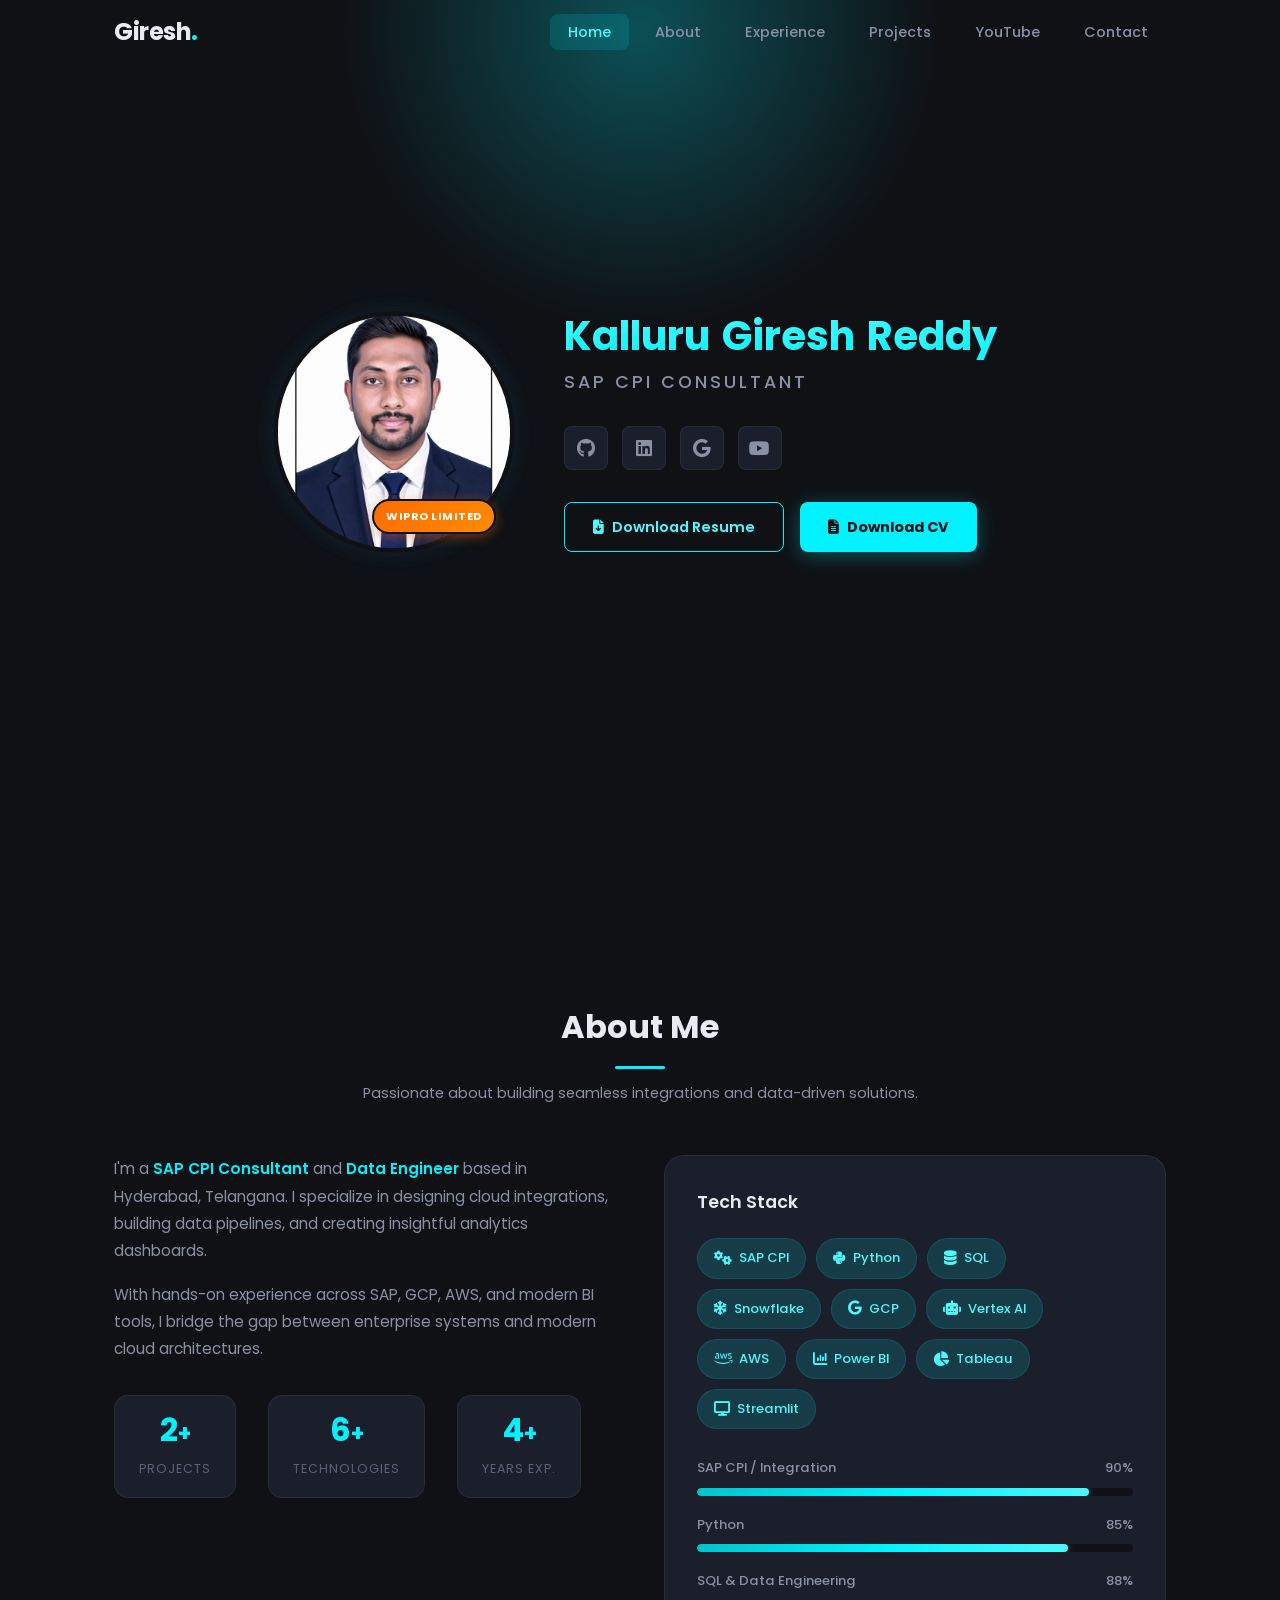
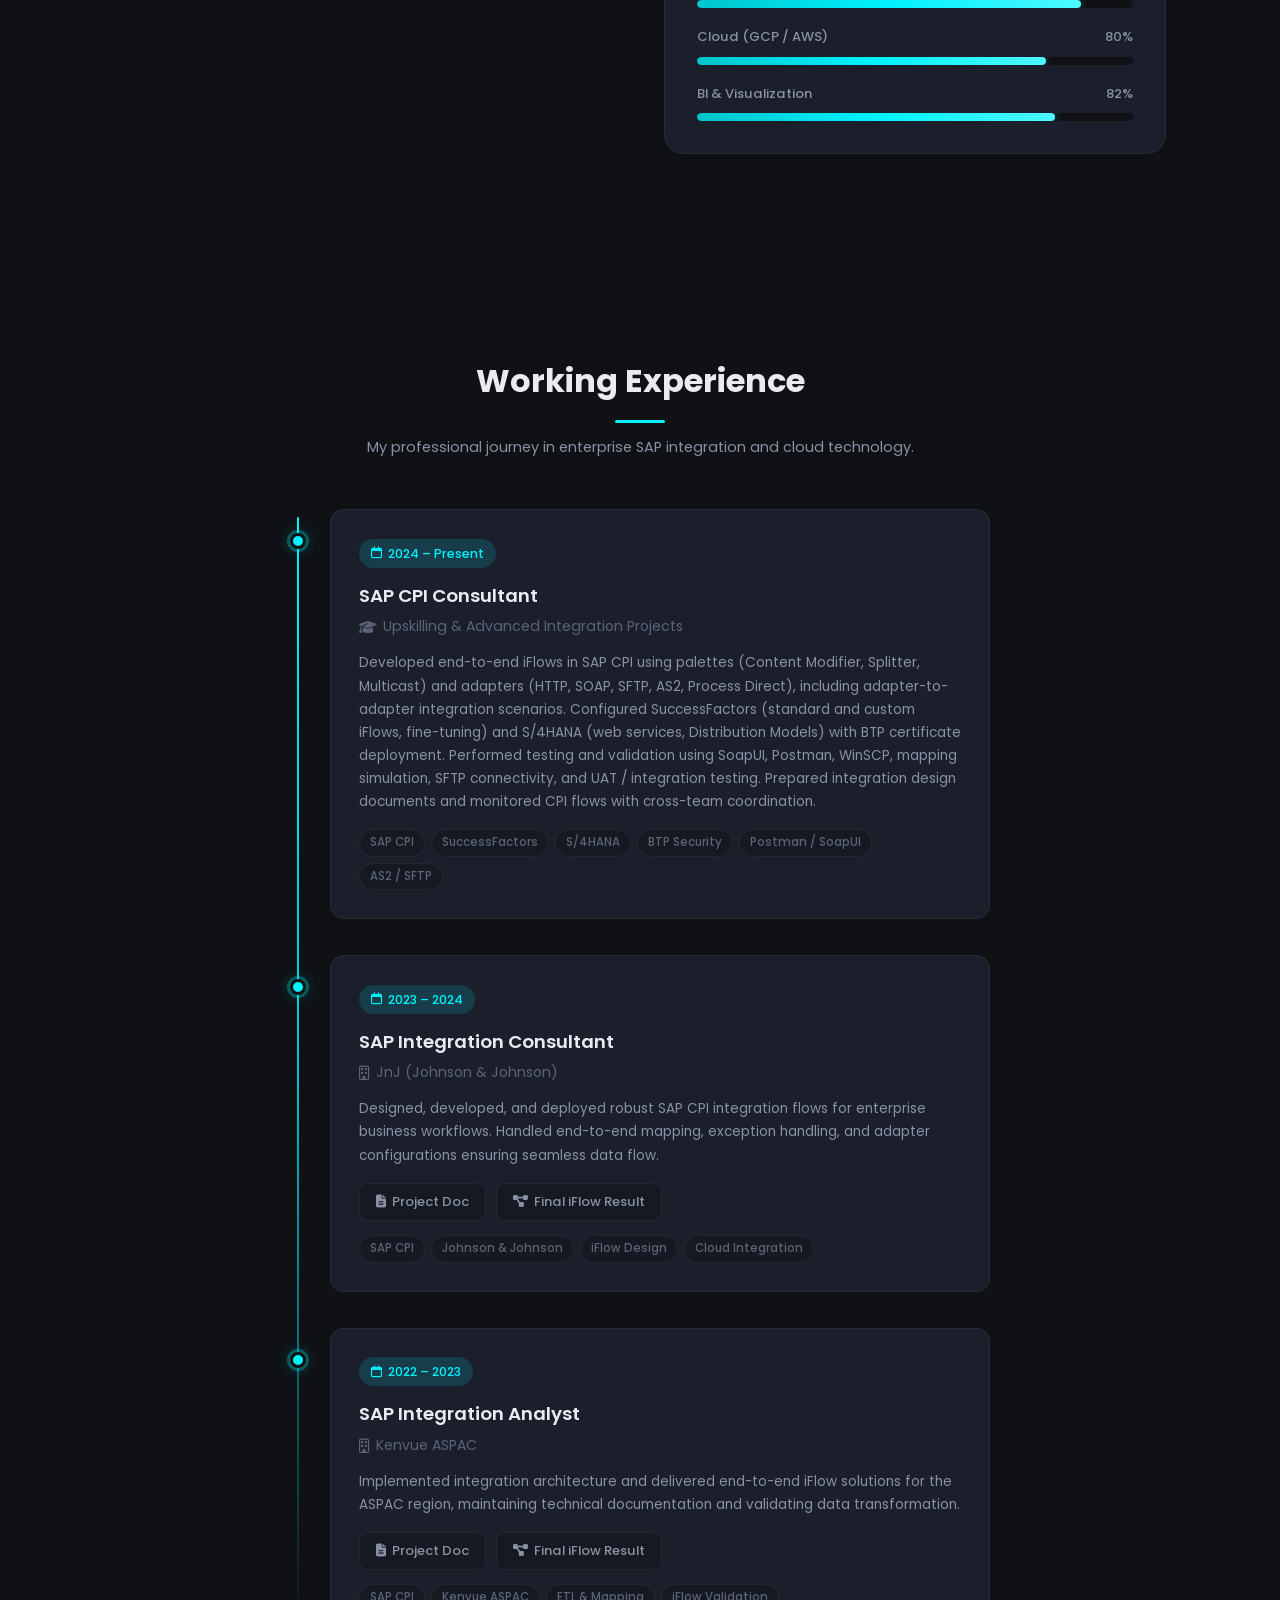
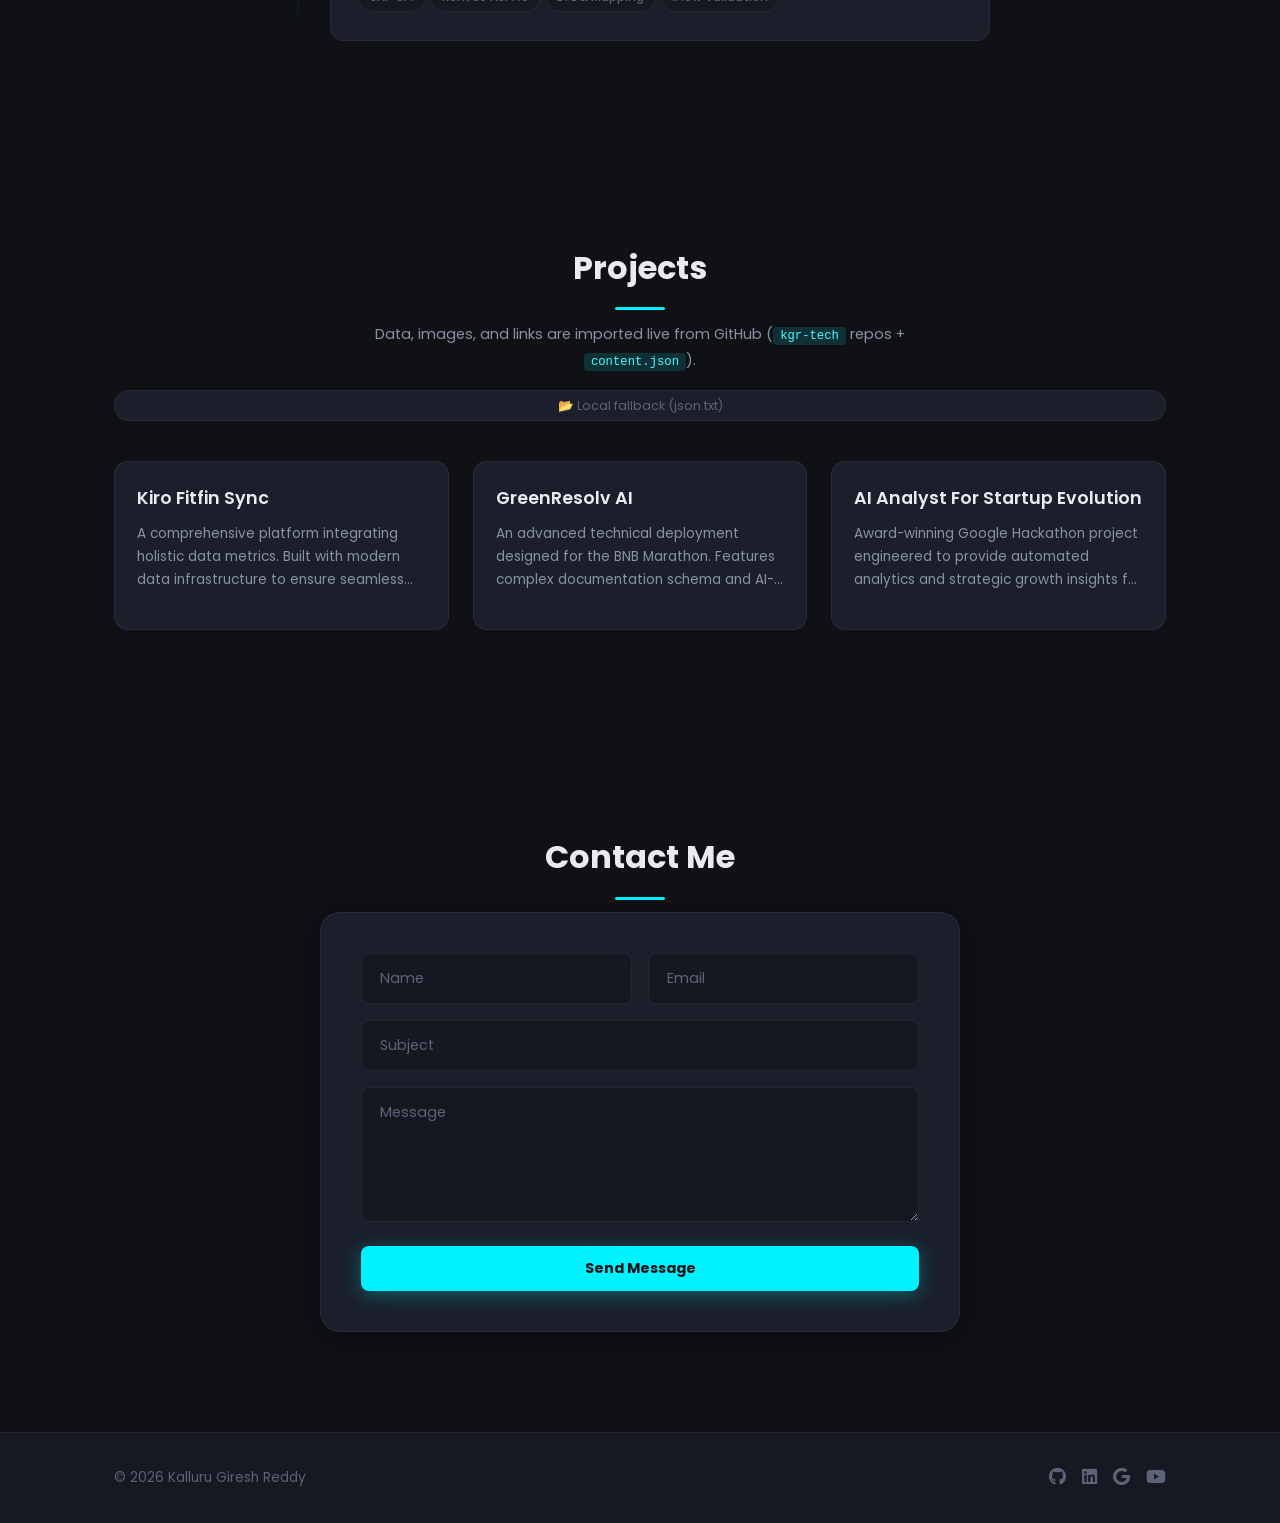
==== index.html @ cfc5f44a "Change badge to Wipro Limited and revert project filtering to show all repos" ====
<!DOCTYPE html>
<html lang="en">
<head>
    <meta charset="UTF-8">
    <meta name="viewport" content="width=device-width, initial-scale=1.0">
    <title>Kalluru Giresh Reddy | SAP CPI Consultant</title>
    <link rel="icon" href="favicon.svg" type="image/svg+xml">
    <link rel="preconnect" href="https://fonts.googleapis.com">
    <link rel="preconnect" href="https://fonts.gstatic.com" crossorigin>
    <link href="https://fonts.googleapis.com/css2?family=Poppins:wght@300;400;500;600;700&display=swap" rel="stylesheet">
    <link rel="stylesheet" href="https://cdnjs.cloudflare.com/ajax/libs/font-awesome/6.5.2/css/all.min.css">
    <link rel="stylesheet" href="style.css">
</head>
<body>

    <header class="header" id="header">
        <nav class="nav container">
            <a href="index.html#home" class="nav-logo">Giresh<span>.</span></a>

            <div class="nav-menu" id="nav-menu">
                <ul class="nav-list">
                    <li class="nav-item"><a href="index.html#home" class="nav-link active">Home</a></li>
                    <li class="nav-item"><a href="index.html#about" class="nav-link">About</a></li>
                    <li class="nav-item"><a href="index.html#experience" class="nav-link">Experience</a></li>
                    <li class="nav-item"><a href="index.html#projects" class="nav-link">Projects</a></li>
                    <li class="nav-item"><a href="youtube.html" class="nav-link">YouTube</a></li>
                    <li class="nav-item"><a href="index.html#contact" class="nav-link">Contact</a></li>
                </ul>
            </div>

            <div class="nav-toggle" id="nav-toggle">
                <i class="fa-solid fa-bars"></i>
            </div>
        </nav>
    </header>

    <main>
        <section class="hero section" id="home">
            <div class="hero-container container">
                <div class="hero-avatar">
                    <div class="avatar-ring">
                        <img src="1000232434.jpg" alt="Kalluru Giresh Reddy">
                        <span class="avatar-badge" aria-hidden="true">Wipro Limited</span>
                    </div>
                </div>

                <div class="hero-content">
                    <h2 class="hero-greeting bouncing-letters">
                        <span>K</span><span>a</span><span>l</span><span>l</span><span>u</span><span>r</span><span>u</span><span class="letter-space">&nbsp;</span><span>G</span><span>i</span><span>r</span><span>e</span><span>s</span><span>h</span><span class="letter-space">&nbsp;</span><span>R</span><span>e</span><span>d</span><span>d</span><span>y</span>
                    </h2>
                    <h3 class="hero-role">SAP CPI CONSULTANT</h3>

                    <div class="hero-socials">
                        <a href="https://github.com/kgr-tech" target="_blank" rel="noopener noreferrer" class="social-icon" aria-label="GitHub"><i class="fa-brands fa-github"></i></a>
                        <a href="https://www.linkedin.com/in/kalluru-giresh-reddy/" target="_blank" rel="noopener noreferrer" class="social-icon" aria-label="LinkedIn"><i class="fa-brands fa-linkedin"></i></a>
                        <a href="https://g.dev/giresh19reddy" target="_blank" rel="noopener noreferrer" class="social-icon" aria-label="Google Developer"><i class="fa-brands fa-google"></i></a>
                        <a href="youtube.html" class="social-icon" aria-label="YouTube"><i class="fa-brands fa-youtube"></i></a>
                    </div>

                    <div class="hero-actions">
                        <a href="https://drive.google.com/uc?export=download&id=1Sat1ncdgyoPM9HlGZSA20gK6tKePSCV-" class="btn btn-outline" target="_blank" rel="noopener noreferrer">
                            <i class="fa-solid fa-file-arrow-down"></i> Download Resume
                        </a>
                        <a href="https://drive.google.com/uc?export=download&id=1ncwB8aedtjmZtGQVlFNdzXdeyH0lMIi3" class="btn btn-primary" target="_blank" rel="noopener noreferrer">
                            <i class="fa-solid fa-file-lines"></i> Download CV
                        </a>
                    </div>
                </div>
            </div>
        </section>

        <!-- ═══════ About / Skills ═══════ -->
        <section class="about section" id="about">
            <div class="container">
                <h2 class="section-title">About Me</h2>
                <p class="section-subtitle">Passionate about building seamless integrations and data-driven solutions.</p>

                <div class="about-grid">
                    <div class="about-text fade-in">
                        <p>I'm a <strong>SAP CPI Consultant</strong> and <strong>Data Engineer</strong> based in Hyderabad, Telangana. I specialize in designing cloud integrations, building data pipelines, and creating insightful analytics dashboards.</p>
                        <p>With hands-on experience across SAP, GCP, AWS, and modern BI tools, I bridge the gap between enterprise systems and modern cloud architectures.</p>

                        <div class="about-stats">
                            <div class="stat-item">
                                <span class="stat-number" data-count="2">2</span><span class="stat-plus">+</span>
                                <span class="stat-label">Projects</span>
                            </div>
                            <div class="stat-item">
                                <span class="stat-number" data-count="6">6</span><span class="stat-plus">+</span>
                                <span class="stat-label">Technologies</span>
                            </div>
                            <div class="stat-item">
                                <span class="stat-number" data-count="4">4</span><span class="stat-plus">+</span>
                                <span class="stat-label">Years Exp.</span>
                            </div>
                        </div>
                    </div>

                    <div class="skills-container fade-in">
                        <h3 class="skills-heading">Tech Stack</h3>
                        <div class="skill-tags">
                            <span class="skill-tag"><i class="fa-solid fa-gears"></i> SAP CPI</span>
                            <span class="skill-tag"><i class="fa-brands fa-python"></i> Python</span>
                            <span class="skill-tag"><i class="fa-solid fa-database"></i> SQL</span>
                            <span class="skill-tag"><i class="fa-solid fa-snowflake"></i> Snowflake</span>
                            <span class="skill-tag"><i class="fa-brands fa-google"></i> GCP</span>
                            <span class="skill-tag"><i class="fa-solid fa-robot"></i> Vertex AI</span>
                            <span class="skill-tag"><i class="fa-brands fa-aws"></i> AWS</span>
                            <span class="skill-tag"><i class="fa-solid fa-chart-column"></i> Power BI</span>
                            <span class="skill-tag"><i class="fa-solid fa-chart-pie"></i> Tableau</span>
                            <span class="skill-tag"><i class="fa-solid fa-display"></i> Streamlit</span>
                        </div>

                        <div class="skill-bars">
                            <div class="skill-bar">
                                <div class="skill-bar-header"><span>SAP CPI / Integration</span><span>90%</span></div>
                                <div class="skill-bar-track"><div class="skill-bar-fill" data-width="90"></div></div>
                            </div>
                            <div class="skill-bar">
                                <div class="skill-bar-header"><span>Python</span><span>85%</span></div>
                                <div class="skill-bar-track"><div class="skill-bar-fill" data-width="85"></div></div>
                            </div>
                            <div class="skill-bar">
                                <div class="skill-bar-header"><span>SQL &amp; Data Engineering</span><span>88%</span></div>
                                <div class="skill-bar-track"><div class="skill-bar-fill" data-width="88"></div></div>
                            </div>
                            <div class="skill-bar">
                                <div class="skill-bar-header"><span>Cloud (GCP / AWS)</span><span>80%</span></div>
                                <div class="skill-bar-track"><div class="skill-bar-fill" data-width="80"></div></div>
                            </div>
                            <div class="skill-bar">
                                <div class="skill-bar-header"><span>BI &amp; Visualization</span><span>82%</span></div>
                                <div class="skill-bar-track"><div class="skill-bar-fill" data-width="82"></div></div>
                            </div>
                        </div>
                    </div>
                </div>
            </div>
        </section>

        <!-- ═══════ Working Experience ═══════ -->
        <section class="experience section" id="experience">
            <div class="container">
                <h2 class="section-title">Working Experience</h2>
                <p class="section-subtitle">My professional journey in enterprise SAP integration and cloud technology.</p>

                <div class="timeline">
                    <!-- Upskilling -->
                    <div class="timeline-item fade-in">
                        <div class="timeline-dot"></div>
                        <div class="timeline-card">
                            <span class="timeline-date"><i class="fa-regular fa-calendar"></i> 2024 – Present</span>
                            <h3 class="timeline-role">SAP CPI Consultant</h3>
                            <p class="timeline-company"><i class="fa-solid fa-graduation-cap"></i> Upskilling &amp; Advanced Integration Projects</p>
                            <p class="timeline-desc">Developed end-to-end iFlows in SAP CPI using palettes (Content Modifier, Splitter, Multicast) and adapters (HTTP, SOAP, SFTP, AS2, Process Direct), including adapter-to-adapter integration scenarios. Configured SuccessFactors (standard and custom iFlows, fine-tuning) and S/4HANA (web services, Distribution Models) with BTP certificate deployment. Performed testing and validation using SoapUI, Postman, WinSCP, mapping simulation, SFTP connectivity, and UAT / integration testing. Prepared integration design documents and monitored CPI flows with cross-team coordination.</p>
                            <div class="timeline-tags">
                                <span class="timeline-tag">SAP CPI</span>
                                <span class="timeline-tag">SuccessFactors</span>
                                <span class="timeline-tag">S/4HANA</span>
                                <span class="timeline-tag">BTP Security</span>
                                <span class="timeline-tag">Postman / SoapUI</span>
                                <span class="timeline-tag">AS2 / SFTP</span>
                            </div>
                        </div>
                    </div>

                    <!-- Client : JnJ -->
                    <div class="timeline-item fade-in">
                        <div class="timeline-dot"></div>
                        <div class="timeline-card">
                            <span class="timeline-date"><i class="fa-regular fa-calendar"></i> 2023 – 2024</span>
                            <h3 class="timeline-role">SAP Integration Consultant</h3>
                            <p class="timeline-company"><i class="fa-regular fa-building"></i> JnJ (Johnson &amp; Johnson)</p>
                            <p class="timeline-desc">Designed, developed, and deployed robust SAP CPI integration flows for enterprise business workflows. Handled end-to-end mapping, exception handling, and adapter configurations ensuring seamless data flow.</p>
                            <div class="project-links" style="margin-top: 14px; margin-bottom: 14px;">
                                <a href="https://docs.google.com/document/d/1eEsShzYTzokaFtf7SeE5Rnx1zHHsOtRMrq4ZvsnR_J0/edit?usp=sharing" target="_blank" rel="noopener noreferrer" class="project-link">
                                    <i class="fa-solid fa-file-lines"></i> Project Doc
                                </a>
                                <a href="https://docs.google.com/document/d/11gFzQuFnnk1rpm39eQ27KaHgSKJET6nlAcLbX_KMXOQ/edit?usp=sharing" target="_blank" rel="noopener noreferrer" class="project-link">
                                    <i class="fa-solid fa-diagram-project"></i> Final iFlow Result
                                </a>
                            </div>
                            <div class="timeline-tags">
                                <span class="timeline-tag">SAP CPI</span>
                                <span class="timeline-tag">Johnson &amp; Johnson</span>
                                <span class="timeline-tag">iFlow Design</span>
                                <span class="timeline-tag">Cloud Integration</span>
                            </div>
                        </div>
                    </div>

                    <!-- Client : Kenvue ASPAC -->
                    <div class="timeline-item fade-in">
                        <div class="timeline-dot"></div>
                        <div class="timeline-card">
                            <span class="timeline-date"><i class="fa-regular fa-calendar"></i> 2022 – 2023</span>
                            <h3 class="timeline-role">SAP Integration Analyst</h3>
                            <p class="timeline-company"><i class="fa-regular fa-building"></i> Kenvue ASPAC</p>
                            <p class="timeline-desc">Implemented integration architecture and delivered end-to-end iFlow solutions for the ASPAC region, maintaining technical documentation and validating data transformation.</p>
                            <div class="project-links" style="margin-top: 14px; margin-bottom: 14px;">
                                <a href="https://docs.google.com/document/d/1PqpP2fQ_LAg1dMeQOag7PMC9f0dHA5PyxwoSIS0Da5c/edit?usp=sharing" target="_blank" rel="noopener noreferrer" class="project-link">
                                    <i class="fa-solid fa-file-lines"></i> Project Doc
                                </a>
                                <a href="https://docs.google.com/document/d/11beFbQDOpD6ybXvHrx3kaUFiukuPJpUbr-DEbopYtSw/edit?usp=sharing" target="_blank" rel="noopener noreferrer" class="project-link">
                                    <i class="fa-solid fa-diagram-project"></i> Final iFlow Result
                                </a>
                            </div>
                            <div class="timeline-tags">
                                <span class="timeline-tag">SAP CPI</span>
                                <span class="timeline-tag">Kenvue ASPAC</span>
                                <span class="timeline-tag">ETL &amp; Mapping</span>
                                <span class="timeline-tag">iFlow Validation</span>
                            </div>
                        </div>
                    </div>
                </div>
            </div>
        </section>

        <section class="projects section" id="projects">
            <div class="container">
                <h2 class="section-title">Projects</h2>
                <p class="section-subtitle" id="projects-subtitle">Data, images, and links are imported live from GitHub (<code>kgr-tech</code> repos + <code>content.json</code>).</p>
                <p class="source-pill" id="projects-source" hidden></p>
                <div class="projects-grid" id="projects-grid"></div>
            </div>
        </section>

        <section class="contact section" id="contact">
            <div class="container">
                <h2 class="section-title">Contact Me</h2>

                <div class="contact-card">
                    <form class="contact-form" id="contact-form">
                        <div class="form-row">
                            <div class="form-group">
                                <input type="text" name="name" placeholder="Name" class="form-input" required>
                            </div>
                            <div class="form-group">
                                <input type="email" name="email" placeholder="Email" class="form-input" required>
                            </div>
                        </div>
                        <div class="form-group">
                            <input type="text" name="subject" placeholder="Subject" class="form-input" required>
                        </div>
                        <div class="form-group">
                            <textarea name="message" placeholder="Message" rows="5" class="form-input form-textarea" required></textarea>
                        </div>
                        <button type="submit" class="btn btn-primary btn-block">Send Message</button>
                    </form>
                </div>
            </div>
        </section>
    </main>

    <footer class="footer">
        <div class="footer-container container">
            <p class="copyright">&copy; 2026 Kalluru Giresh Reddy</p>
            <div class="footer-socials">
                <a href="https://github.com/kgr-tech" target="_blank" rel="noopener noreferrer" aria-label="GitHub"><i class="fa-brands fa-github"></i></a>
                <a href="https://www.linkedin.com/in/kalluru-giresh-reddy/" target="_blank" rel="noopener noreferrer" aria-label="LinkedIn"><i class="fa-brands fa-linkedin"></i></a>
                <a href="https://g.dev/giresh19reddy" target="_blank" rel="noopener noreferrer" aria-label="Google Developer"><i class="fa-brands fa-google"></i></a>
                <a href="youtube.html" aria-label="YouTube"><i class="fa-brands fa-youtube"></i></a>
            </div>
        </div>
    </footer>

    <script src="script.js"></script>
</body>
</html>
---- style.css ----
/* ============================================
   CSS Custom Properties
   ============================================ */
:root {
  --bg-primary: #0f1115;
  --bg-secondary: #151921;
  --bg-card: #1a1f2b;
  --bg-card-hover: #212838;
  --bg-input: #141820;

  --text-primary: #eaeaf2;
  --text-secondary: #8a91a4;
  --text-muted: #5c6378;

  --accent: #00f2fe;
  --accent-light: #4df8ff;
  --accent-dark: #00c4cc;
  --accent-glow: rgba(0, 242, 254, 0.14);
  --accent-glow-strong: rgba(0, 242, 254, 0.28);

  --border: rgba(255, 255, 255, 0.06);
  --border-hover: rgba(0, 242, 254, 0.35);

  --radius-sm: 8px;
  --radius-md: 14px;
  --radius-lg: 20px;
  --radius-full: 50%;

  --shadow-card: 0 4px 30px rgba(0, 0, 0, 0.4);
  --shadow-glow: 0 0 40px rgba(0, 242, 254, 0.12);

  --header-height: 64px;
  --transition: 0.3s cubic-bezier(0.4, 0, 0.2, 1);

  --font-family: "Poppins", sans-serif;

  /* Google brand colors */
  --g-blue: #4285F4;
  --g-red: #EA4335;
  --g-yellow: #FBBC05;
  --g-green: #34A853;
}

/* ============================================
   Reset & Base
   ============================================ */
*,
*::before,
*::after {
  margin: 0;
  padding: 0;
  box-sizing: border-box;
}

html {
  scroll-behavior: smooth;
  scroll-padding-top: calc(var(--header-height) + 20px);
}

body {
  font-family: var(--font-family);
  background-color: var(--bg-primary);
  color: var(--text-primary);
  line-height: 1.7;
  -webkit-font-smoothing: antialiased;
  -moz-osx-font-smoothing: grayscale;
  overflow-x: hidden;
}

a {
  text-decoration: none;
  color: inherit;
  transition: color var(--transition);
}

ul {
  list-style: none;
}

img {
  max-width: 100%;
  height: auto;
  display: block;
}

code {
  font-family: "Fira Code", "Consolas", monospace;
  background: var(--accent-glow);
  color: var(--accent-light);
  padding: 2px 7px;
  border-radius: 4px;
  font-size: 0.85em;
}

/* ============================================
   Layout
   ============================================ */
.container {
  max-width: 1100px;
  margin: 0 auto;
  padding: 0 24px;
}

.section {
  padding: 100px 0;
}

/* ============================================
   Header & Navigation
   ============================================ */
.header {
  position: fixed;
  top: 0;
  left: 0;
  width: 100%;
  z-index: 1000;
  background: transparent;
  transition: background var(--transition), box-shadow var(--transition);
}

.header.scrolled {
  background: rgba(10, 10, 18, 0.85);
  backdrop-filter: blur(16px);
  -webkit-backdrop-filter: blur(16px);
  box-shadow: 0 1px 30px rgba(0, 0, 0, 0.4);
}

.nav {
  display: flex;
  align-items: center;
  justify-content: space-between;
  height: var(--header-height);
}

.nav-logo {
  font-size: 1.5rem;
  font-weight: 700;
  color: var(--text-primary);
  letter-spacing: -0.5px;
}

.nav-logo span {
  color: var(--accent);
}

.nav-list {
  display: flex;
  gap: 8px;
}

.nav-link {
  padding: 8px 18px;
  border-radius: var(--radius-sm);
  font-size: 0.9rem;
  font-weight: 500;
  color: var(--text-secondary);
  transition: color var(--transition), background var(--transition);
}

.nav-link:hover {
  color: var(--text-primary);
}

.nav-link.active {
  color: var(--accent-light);
  background: var(--accent-glow);
}

.nav-toggle {
  display: none;
  font-size: 1.25rem;
  color: var(--text-primary);
  cursor: pointer;
  padding: 6px;
}

/* ============================================
   Buttons
   ============================================ */
.btn {
  display: inline-flex;
  align-items: center;
  gap: 8px;
  padding: 12px 28px;
  border-radius: var(--radius-sm);
  font-family: var(--font-family);
  font-size: 0.9rem;
  font-weight: 600;
  cursor: pointer;
  border: none;
  transition: all var(--transition);
  text-decoration: none;
}

.btn-primary {
  background: var(--accent);
  color: #0f1115;
  font-weight: 700;
  box-shadow: 0 4px 20px rgba(0, 242, 254, 0.3);
}

.btn-primary:hover {
  background: var(--accent-light);
  box-shadow: 0 6px 28px rgba(0, 242, 254, 0.45);
  transform: translateY(-2px);
}

.btn-outline {
  background: transparent;
  color: var(--accent-light);
  border: 1.5px solid var(--accent);
}

.btn-outline:hover {
  background: var(--accent-glow);
  border-color: var(--accent-light);
  transform: translateY(-2px);
}

.btn-block {
  width: 100%;
  justify-content: center;
}

/* ============================================
   Hero Section
   ============================================ */
.hero {
  min-height: 100vh;
  display: flex;
  align-items: center;
  padding-top: var(--header-height);
  position: relative;
  overflow: hidden;
}

.hero::before {
  content: "";
  position: absolute;
  top: -30%;
  left: 50%;
  transform: translateX(-50%);
  width: 600px;
  height: 600px;
  background: radial-gradient(circle, var(--accent-glow-strong) 0%, transparent 70%);
  pointer-events: none;
  z-index: 0;
}

.hero-container {
  display: flex;
  align-items: center;
  gap: 60px;
  position: relative;
  z-index: 1;
}

.hero-avatar {
  flex-shrink: 0;
}

.avatar-ring {
  width: 220px;
  height: 220px;
  border-radius: var(--radius-full);
  padding: 5px;
  background: conic-gradient(
    var(--g-blue) 0% 25%,
    var(--g-red) 25% 50%,
    var(--g-yellow) 50% 75%,
    var(--g-green) 75% 100%
  );
  box-shadow: 0 0 30px rgba(66, 133, 244, 0.2),
              0 0 60px rgba(0, 242, 254, 0.08);
  position: relative;
}

.avatar-ring img {
  width: 100%;
  height: 100%;
  border-radius: var(--radius-full);
  object-fit: cover;
  object-position: center;
  border: 4px solid var(--bg-primary);
  background: var(--bg-card);
  transform: scale(1.15);
}
}

.avatar-badge {
  position: absolute;
  right: 8px;
  bottom: 8px;
  padding: 6px 14px;
  border-radius: 20px;
  background: var(--bg-card);
  border: 2px solid var(--accent);
  color: var(--accent-light);
  font-size: 11px;
  font-weight: 600;
  letter-spacing: 0.5px;
  text-transform: uppercase;
  box-shadow: 0 2px 12px rgba(0, 242, 254, 0.3);
  z-index: 2;
  white-space: nowrap;
}

.avatar-camera {
  position: absolute;
  right: 12px;
  bottom: 12px;
  width: 36px;
  height: 36px;
  border-radius: var(--radius-full);
  background: var(--bg-card);
  border: 2px solid var(--border);
  display: grid;
  place-items: center;
  color: var(--accent);
  font-size: 14px;
  box-shadow: 0 2px 8px rgba(0, 0, 0, 0.4);
  transition: all var(--transition);
  cursor: pointer;
  z-index: 2;
}

.avatar-camera:hover {
  background: var(--accent-glow);
  border-color: var(--accent);
  transform: scale(1.1);
}

.avatar-badge {
  position: absolute;
  right: 8px;
  bottom: 8px;
  padding: 6px 12px;
  border-radius: 20px;
  background: linear-gradient(135deg, #FF6B00, #FF8C00);
  border: 2px solid var(--bg-primary);
  color: white;
  font-size: 11px;
  font-weight: 700;
  letter-spacing: 0.5px;
  box-shadow: 0 3px 12px rgba(255, 107, 0, 0.4);
  z-index: 2;
  text-transform: uppercase;
}

.hero-content {
  flex: 1;
}

.hero-greeting {
  font-size: 2.5rem;
  font-weight: 700;
  line-height: 1.2;
  margin-bottom: 8px;
}

.hero-greeting span {
  background: linear-gradient(135deg, var(--accent-light), var(--accent));
  -webkit-background-clip: text;
  -webkit-text-fill-color: transparent;
  background-clip: text;
}

.hero-role {
  font-size: 1.1rem;
  font-weight: 500;
  color: var(--text-secondary);
  letter-spacing: 3px;
  text-transform: uppercase;
  margin-bottom: 28px;
}

.hero-socials {
  display: flex;
  gap: 14px;
  margin-bottom: 32px;
}

.social-icon {
  display: flex;
  align-items: center;
  justify-content: center;
  width: 44px;
  height: 44px;
  border-radius: var(--radius-sm);
  background: var(--bg-card);
  border: 1px solid var(--border);
  color: var(--text-secondary);
  font-size: 1.15rem;
  transition: all var(--transition);
}

.social-icon:hover {
  color: var(--accent-light);
  border-color: var(--border-hover);
  background: var(--accent-glow);
  transform: translateY(-3px);
  box-shadow: 0 6px 20px rgba(0, 242, 254, 0.2);
}

.hero-actions {
  display: flex;
  gap: 16px;
  flex-wrap: wrap;
}

/* ============================================
   Section Titles
   ============================================ */
.section-title {
  font-size: 2rem;
  font-weight: 700;
  text-align: center;
  margin-bottom: 12px;
  position: relative;
}

.section-title::after {
  content: "";
  display: block;
  width: 50px;
  height: 3px;
  background: var(--accent);
  border-radius: 2px;
  margin: 12px auto 0;
}

.section-subtitle {
  text-align: center;
  color: var(--text-secondary);
  font-size: 0.9rem;
  max-width: 600px;
  margin: 0 auto 48px;
  line-height: 1.8;
}

.source-pill {
  text-align: center;
  font-size: 0.78rem;
  color: var(--text-muted);
  background: var(--bg-card);
  display: inline-block;
  padding: 4px 14px;
  border-radius: 20px;
  margin: -32px auto 40px;
  border: 1px solid var(--border);
}

/* ============================================
   About / Skills Section
   ============================================ */
.about-grid {
  display: grid;
  grid-template-columns: 1fr 1fr;
  gap: 48px;
  align-items: start;
}

.about-text p {
  color: var(--text-secondary);
  font-size: 0.95rem;
  margin-bottom: 16px;
  line-height: 1.8;
}

.about-text strong {
  color: var(--accent);
  font-weight: 600;
}

.about-stats {
  display: flex;
  gap: 32px;
  margin-top: 32px;
}

.stat-item {
  text-align: center;
  padding: 18px 24px;
  background: var(--bg-card);
  border: 1px solid var(--border);
  border-radius: var(--radius-md);
  min-width: 100px;
  transition: all var(--transition);
}

.stat-item:hover {
  border-color: var(--border-hover);
  box-shadow: var(--shadow-glow);
  transform: translateY(-4px);
}

.stat-number {
  font-size: 2rem;
  font-weight: 700;
  color: var(--accent);
  line-height: 1;
}

.stat-plus {
  font-size: 1.4rem;
  font-weight: 700;
  color: var(--accent);
}

.stat-label {
  display: block;
  font-size: 0.78rem;
  color: var(--text-muted);
  margin-top: 6px;
  text-transform: uppercase;
  letter-spacing: 1px;
}

.skills-container {
  background: var(--bg-card);
  border: 1px solid var(--border);
  border-radius: var(--radius-lg);
  padding: 32px;
}

.skills-heading {
  font-size: 1.1rem;
  font-weight: 600;
  margin-bottom: 20px;
  color: var(--text-primary);
}

.skill-tags {
  display: flex;
  flex-wrap: wrap;
  gap: 10px;
  margin-bottom: 28px;
}

.skill-tag {
  display: inline-flex;
  align-items: center;
  gap: 7px;
  font-size: 0.82rem;
  font-weight: 500;
  padding: 8px 16px;
  border-radius: 24px;
  background: var(--accent-glow);
  color: var(--accent-light);
  border: 1px solid rgba(0, 242, 254, 0.12);
  transition: all var(--transition);
}

.skill-tag:hover {
  background: rgba(0, 242, 254, 0.22);
  border-color: var(--accent);
  transform: translateY(-2px);
}

.skill-tag i {
  font-size: 0.9rem;
}

.skill-bars {
  display: flex;
  flex-direction: column;
  gap: 18px;
}

.skill-bar-header {
  display: flex;
  justify-content: space-between;
  font-size: 0.82rem;
  font-weight: 500;
  color: var(--text-secondary);
  margin-bottom: 8px;
}

.skill-bar-track {
  width: 100%;
  height: 8px;
  background: var(--bg-primary);
  border-radius: 10px;
  overflow: hidden;
}

.skill-bar-fill {
  height: 100%;
  width: 0%;
  background: linear-gradient(90deg, var(--accent-dark), var(--accent), var(--accent-light));
  border-radius: 10px;
  transition: width 1.2s cubic-bezier(0.25, 0.46, 0.45, 0.94);
  box-shadow: 0 0 10px rgba(0, 242, 254, 0.3);
}

.skill-bar-fill.animated {
  /* width is set via JS based on data-width */
}

/* ============================================
   Working Experience — Timeline
   ============================================ */
.timeline {
  position: relative;
  max-width: 700px;
  margin: 0 auto;
  padding-left: 40px;
}

.timeline::before {
  content: "";
  position: absolute;
  left: 7px;
  top: 8px;
  bottom: 8px;
  width: 2px;
  background: linear-gradient(180deg, var(--accent), var(--accent-dark), transparent);
  border-radius: 2px;
}

.timeline-item {
  position: relative;
  margin-bottom: 36px;
}

.timeline-item:last-child {
  margin-bottom: 0;
}

.timeline-dot {
  position: absolute;
  left: -40px;
  top: 24px;
  width: 16px;
  height: 16px;
  border-radius: var(--radius-full);
  background: var(--accent);
  border: 3px solid var(--bg-primary);
  box-shadow: 0 0 0 3px var(--accent-glow-strong), 0 0 16px rgba(0, 242, 254, 0.3);
  z-index: 2;
}

.timeline-card {
  background: var(--bg-card);
  border: 1px solid var(--border);
  border-radius: var(--radius-md);
  padding: 28px;
  transition: all var(--transition);
}

.timeline-card:hover {
  border-color: var(--border-hover);
  box-shadow: var(--shadow-card), var(--shadow-glow);
  transform: translateX(6px);
}

.timeline-date {
  display: inline-flex;
  align-items: center;
  gap: 6px;
  font-size: 0.78rem;
  font-weight: 500;
  color: var(--accent);
  background: var(--accent-glow);
  padding: 4px 12px;
  border-radius: 20px;
  margin-bottom: 12px;
}

.timeline-role {
  font-size: 1.15rem;
  font-weight: 600;
  color: var(--text-primary);
  margin-bottom: 4px;
}

.timeline-company {
  font-size: 0.88rem;
  color: var(--text-muted);
  margin-bottom: 12px;
  display: flex;
  align-items: center;
  gap: 6px;
}

.timeline-desc {
  font-size: 0.85rem;
  color: var(--text-secondary);
  line-height: 1.7;
  margin-bottom: 16px;
}

.timeline-tags {
  display: flex;
  flex-wrap: wrap;
  gap: 6px;
}

.timeline-tag {
  font-size: 0.72rem;
  font-weight: 500;
  padding: 3px 10px;
  border-radius: 20px;
  background: var(--bg-secondary);
  color: var(--text-muted);
  border: 1px solid var(--border);
}

/* ============================================
   Projects Section
   ============================================ */
.projects-grid {
  display: grid;
  grid-template-columns: repeat(auto-fill, minmax(320px, 1fr));
  gap: 24px;
}

.project-card {
  background: var(--bg-card);
  border: 1px solid var(--border);
  border-radius: var(--radius-md);
  overflow: hidden;
  transition: all var(--transition);
  display: flex;
  flex-direction: column;
}

.project-card:hover {
  border-color: var(--border-hover);
  transform: translateY(-6px);
  box-shadow: var(--shadow-card), var(--shadow-glow);
}

.project-image {
  width: 100%;
  height: 180px;
  object-fit: cover;
  border-bottom: 1px solid var(--border);
  background: var(--bg-secondary);
}

.project-info {
  padding: 22px;
  display: flex;
  flex-direction: column;
  flex: 1;
}

.project-title {
  font-size: 1.1rem;
  font-weight: 600;
  margin-bottom: 8px;
  color: var(--text-primary);
}

.project-description {
  font-size: 0.85rem;
  color: var(--text-secondary);
  line-height: 1.7;
  margin-bottom: 16px;
  flex: 1;
  display: -webkit-box;
  -webkit-line-clamp: 3;
  -webkit-box-orient: vertical;
  overflow: hidden;
}

.project-tags {
  display: flex;
  flex-wrap: wrap;
  gap: 6px;
  margin-bottom: 18px;
}

.project-tag {
  font-size: 0.72rem;
  font-weight: 500;
  padding: 3px 10px;
  border-radius: 20px;
  background: var(--accent-glow);
  color: var(--accent-light);
  border: 1px solid rgba(108, 99, 255, 0.15);
}

.project-links {
  display: flex;
  gap: 10px;
}

.project-link {
  display: inline-flex;
  align-items: center;
  gap: 6px;
  font-size: 0.82rem;
  font-weight: 500;
  padding: 7px 16px;
  border-radius: var(--radius-sm);
  background: var(--bg-secondary);
  color: var(--text-secondary);
  border: 1px solid var(--border);
  transition: all var(--transition);
}

.project-link:hover {
  color: var(--accent-light);
  border-color: var(--border-hover);
  background: var(--accent-glow);
}

/* Loading / Empty States */
.loading-spinner {
  text-align: center;
  padding: 60px 20px;
  color: var(--text-muted);
  font-size: 0.9rem;
}

.loading-spinner::before {
  content: "";
  display: block;
  width: 36px;
  height: 36px;
  border: 3px solid var(--border);
  border-top-color: var(--accent);
  border-radius: var(--radius-full);
  margin: 0 auto 16px;
  animation: spin 0.8s linear infinite;
}

@keyframes spin {
  to { transform: rotate(360deg); }
}

.error-message {
  text-align: center;
  padding: 40px 20px;
  color: var(--text-muted);
  font-size: 0.9rem;
}

/* ============================================
   Contact Section
   ============================================ */
.contact-card {
  max-width: 640px;
  margin: 0 auto;
  background: var(--bg-card);
  border: 1px solid var(--border);
  border-radius: var(--radius-lg);
  padding: 40px;
  box-shadow: var(--shadow-card);
}

.form-row {
  display: grid;
  grid-template-columns: 1fr 1fr;
  gap: 16px;
}

.form-group {
  margin-bottom: 16px;
}

.form-input {
  width: 100%;
  padding: 14px 18px;
  background: var(--bg-input);
  border: 1.5px solid var(--border);
  border-radius: var(--radius-sm);
  color: var(--text-primary);
  font-family: var(--font-family);
  font-size: 0.9rem;
  transition: border-color var(--transition), box-shadow var(--transition);
  outline: none;
}

.form-input::placeholder {
  color: var(--text-muted);
}

.form-input:focus {
  border-color: var(--accent);
  box-shadow: 0 0 0 3px var(--accent-glow);
}

.form-textarea {
  resize: vertical;
  min-height: 120px;
}

/* ============================================
   YouTube Page
   ============================================ */
.page-hero {
  padding: calc(var(--header-height) + 60px) 0 40px;
  text-align: center;
}

.page-hero .section-title::after {
  margin-bottom: 0;
}

.youtube-section {
  padding: 20px 0 100px;
}

.youtube-grid {
  display: grid;
  grid-template-columns: repeat(auto-fill, minmax(340px, 1fr));
  gap: 24px;
}

.youtube-card {
  background: var(--bg-card);
  border: 1px solid var(--border);
  border-radius: var(--radius-md);
  overflow: hidden;
  transition: all var(--transition);
}

.youtube-card:hover {
  border-color: var(--border-hover);
  transform: translateY(-4px);
  box-shadow: var(--shadow-card), var(--shadow-glow);
}

.youtube-card iframe {
  width: 100%;
  aspect-ratio: 16 / 9;
  border: none;
  display: block;
}

.youtube-card-info {
  padding: 16px 20px;
}

.youtube-card-title {
  font-size: 0.92rem;
  font-weight: 500;
  color: var(--text-secondary);
  display: flex;
  align-items: center;
  gap: 8px;
}

.youtube-card-title i {
  color: #ff0000;
}

/* ============================================
   Footer
   ============================================ */
.footer {
  border-top: 1px solid var(--border);
  padding: 30px 0;
  background: var(--bg-secondary);
}

.footer-container {
  display: flex;
  align-items: center;
  justify-content: space-between;
}

.copyright {
  font-size: 0.85rem;
  color: var(--text-muted);
}

.footer-socials {
  display: flex;
  gap: 16px;
}

.footer-socials a {
  color: var(--text-muted);
  font-size: 1.1rem;
  transition: color var(--transition), transform var(--transition);
}

.footer-socials a:hover {
  color: var(--accent-light);
  transform: translateY(-2px);
}

/* ============================================
   Toast Notification
   ============================================ */
.toast {
  position: fixed;
  bottom: 30px;
  right: 30px;
  background: var(--bg-card);
  border: 1px solid var(--accent);
  color: var(--text-primary);
  padding: 14px 24px;
  border-radius: var(--radius-sm);
  font-size: 0.9rem;
  font-family: var(--font-family);
  box-shadow: 0 8px 32px rgba(0, 0, 0, 0.4);
  z-index: 9999;
  opacity: 0;
  transform: translateY(20px);
  transition: all var(--transition);
}

.toast.show {
  opacity: 1;
  transform: translateY(0);
}

/* ============================================
   Animations — Fade In on Scroll
   ============================================ */
.fade-in {
  opacity: 0;
  transform: translateY(30px);
  transition: opacity 0.6s ease, transform 0.6s ease;
}

.fade-in.visible {
  opacity: 1;
  transform: translateY(0);
}

/* ============================================
   Responsive — Tablet
   ============================================ */
@media (max-width: 900px) {
  .hero-container {
    flex-direction: column;
    text-align: center;
  }

  .hero-socials {
    justify-content: center;
  }

  .hero-actions {
    justify-content: center;
  }

  .avatar-ring {
    width: 180px;
    height: 180px;
  }

  .hero-greeting {
    font-size: 2rem;
  }

  .projects-grid {
    grid-template-columns: 1fr 1fr;
  }

  .about-grid {
    grid-template-columns: 1fr;
    gap: 36px;
  }

  .about-stats {
    justify-content: center;
  }

  .youtube-grid {
    grid-template-columns: 1fr;
  }
}

/* ============================================
   Responsive — Mobile
   ============================================ */
@media (max-width: 640px) {
  .section {
    padding: 70px 0;
  }

  .nav-toggle {
    display: block;
  }

  .nav-menu {
    position: fixed;
    top: 0;
    right: -100%;
    width: 70%;
    max-width: 300px;
    height: 100vh;
    background: var(--bg-secondary);
    border-left: 1px solid var(--border);
    padding: 80px 30px 30px;
    transition: right var(--transition);
    z-index: 999;
    box-shadow: -4px 0 30px rgba(0, 0, 0, 0.5);
  }

  .nav-menu.show-menu {
    right: 0;
  }

  .nav-list {
    flex-direction: column;
    gap: 4px;
  }

  .nav-link {
    display: block;
    padding: 12px 18px;
    font-size: 1rem;
  }

  .hero-greeting {
    font-size: 1.65rem;
  }

  .hero-role {
    font-size: 0.9rem;
    letter-spacing: 2px;
  }

  .avatar-ring {
    width: 150px;
    height: 150px;
  }

  .hero-actions {
    flex-direction: column;
    align-items: stretch;
  }

  .btn {
    justify-content: center;
  }

  .projects-grid {
    grid-template-columns: 1fr;
  }

  .form-row {
    grid-template-columns: 1fr;
  }

  .contact-card {
    padding: 24px;
  }

  .section-title {
    font-size: 1.6rem;
  }

  .footer-container {
    flex-direction: column;
    gap: 16px;
    text-align: center;
  }

  .about-stats {
    flex-wrap: wrap;
    gap: 16px;
  }

  .stat-item {
    min-width: 80px;
    padding: 14px 18px;
  }

  .skills-container {
    padding: 24px;
  }

  .timeline {
    padding-left: 30px;
  }

  .timeline-dot {
    left: -30px;
    width: 12px;
    height: 12px;
  }

  .timeline::before {
    left: 5px;
  }

  .timeline-card {
    padding: 20px;
  }
}

/* Mobile nav overlay */
.nav-overlay {
  position: fixed;
  inset: 0;
  background: rgba(0, 0, 0, 0.5);
  z-index: 998;
  opacity: 0;
  pointer-events: none;
  transition: opacity var(--transition);
}

.nav-overlay.show {
  opacity: 1;
  pointer-events: auto;
}

/* ============================================
   Bouncing Letters Animation
   ============================================ */
.bouncing-letters span {
  display: inline-block;
  background: linear-gradient(135deg, var(--accent-light), var(--accent));
  -webkit-background-clip: text;
  -webkit-text-fill-color: transparent;
  background-clip: text;
  animation: bounce-letter 0.8s ease infinite alternate;
}

.bouncing-letters span.letter-space {
  animation: none;
  width: 0.3em;
}

@keyframes bounce-letter {
  0%   { transform: translateY(0); }
  100% { transform: translateY(-12px); }
}

.bouncing-letters span:nth-child(1)  { animation-delay: 0.0s; }
.bouncing-letters span:nth-child(2)  { animation-delay: 0.05s; }
.bouncing-letters span:nth-child(3)  { animation-delay: 0.1s; }
.bouncing-letters span:nth-child(4)  { animation-delay: 0.15s; }
.bouncing-letters span:nth-child(5)  { animation-delay: 0.2s; }
.bouncing-letters span:nth-child(6)  { animation-delay: 0.25s; }
.bouncing-letters span:nth-child(7)  { animation-delay: 0.3s; }
.bouncing-letters span:nth-child(8)  { animation-delay: 0.35s; }
.bouncing-letters span:nth-child(9)  { animation-delay: 0.4s; }
.bouncing-letters span:nth-child(10) { animation-delay: 0.45s; }
.bouncing-letters span:nth-child(11) { animation-delay: 0.5s; }
.bouncing-letters span:nth-child(12) { animation-delay: 0.55s; }
.bouncing-letters span:nth-child(13) { animation-delay: 0.6s; }
.bouncing-letters span:nth-child(14) { animation-delay: 0.65s; }
.bouncing-letters span:nth-child(15) { animation-delay: 0.7s; }
.bouncing-letters span:nth-child(16) { animation-delay: 0.75s; }
.bouncing-letters span:nth-child(17) { animation-delay: 0.8s; }
.bouncing-letters span:nth-child(18) { animation-delay: 0.85s; }
.bouncing-letters span:nth-child(19) { animation-delay: 0.9s; }
.bouncing-letters span:nth-child(20) { animation-delay: 0.95s; }
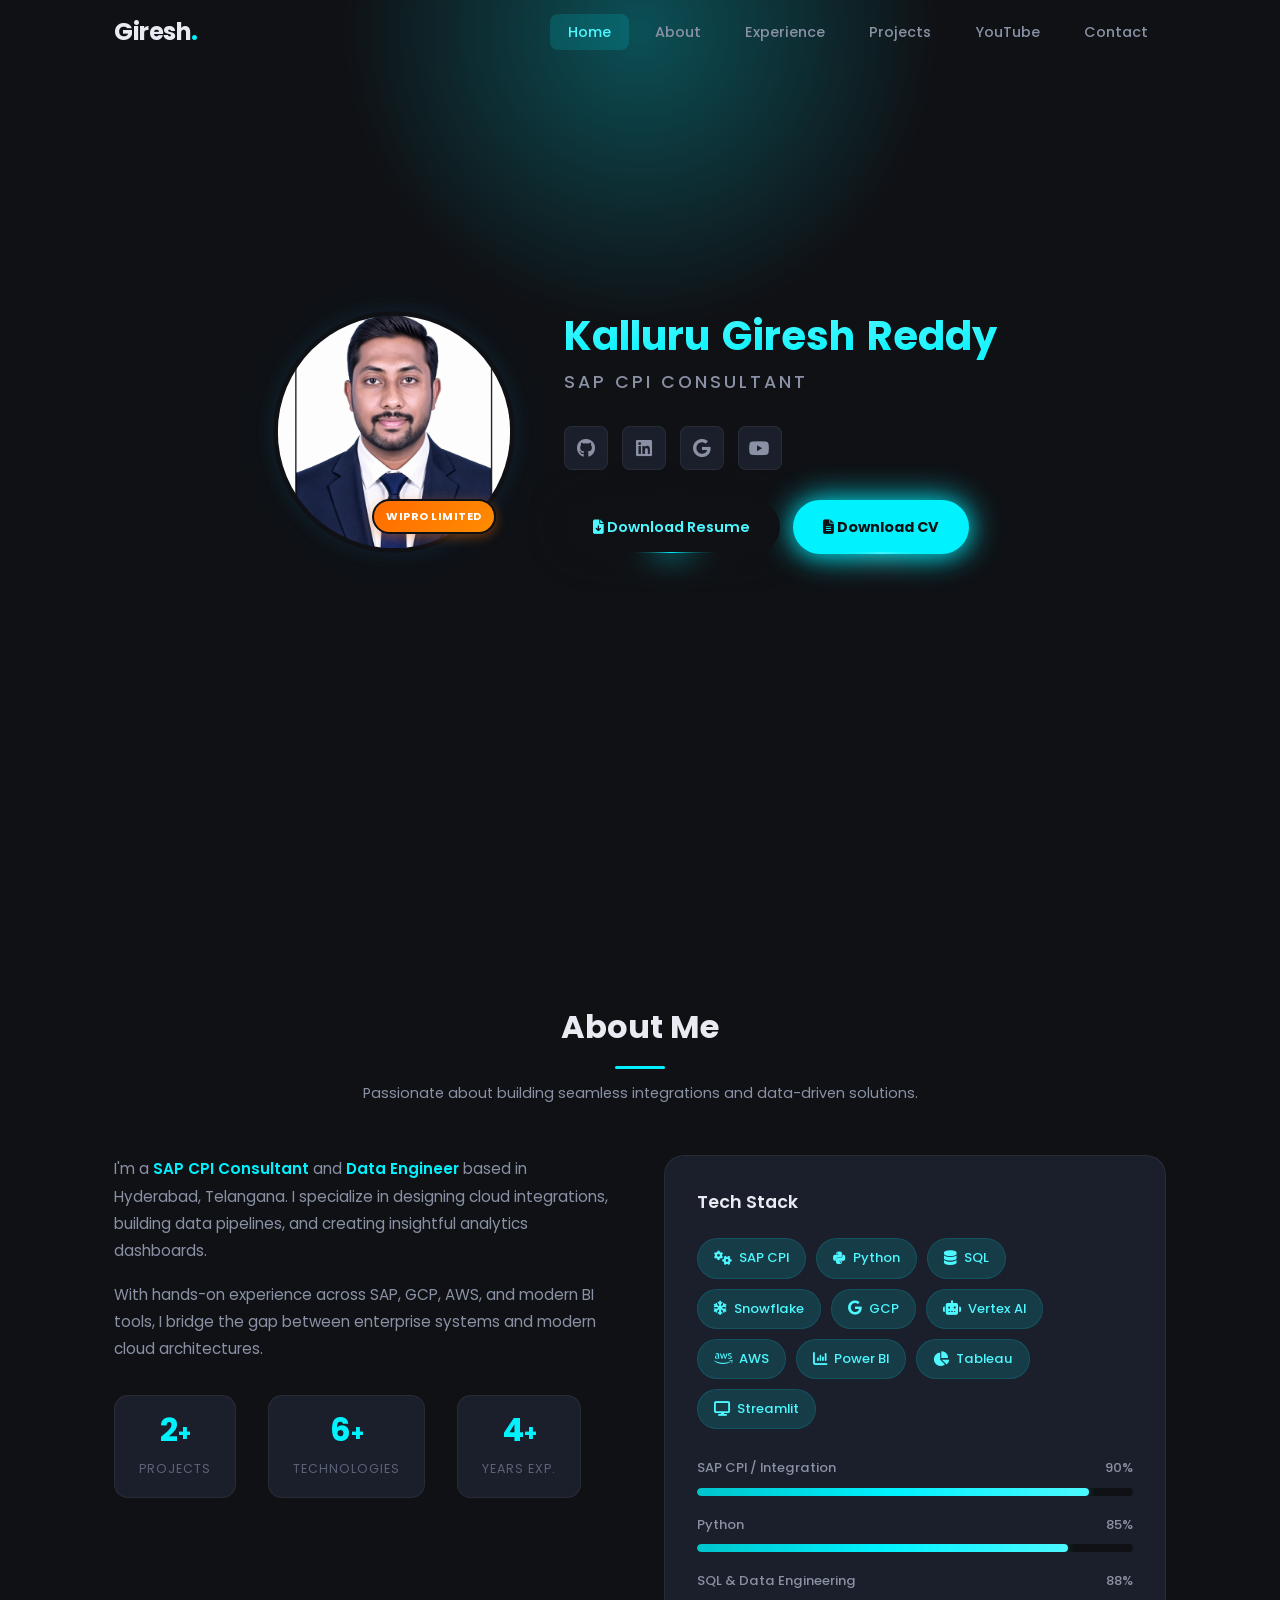
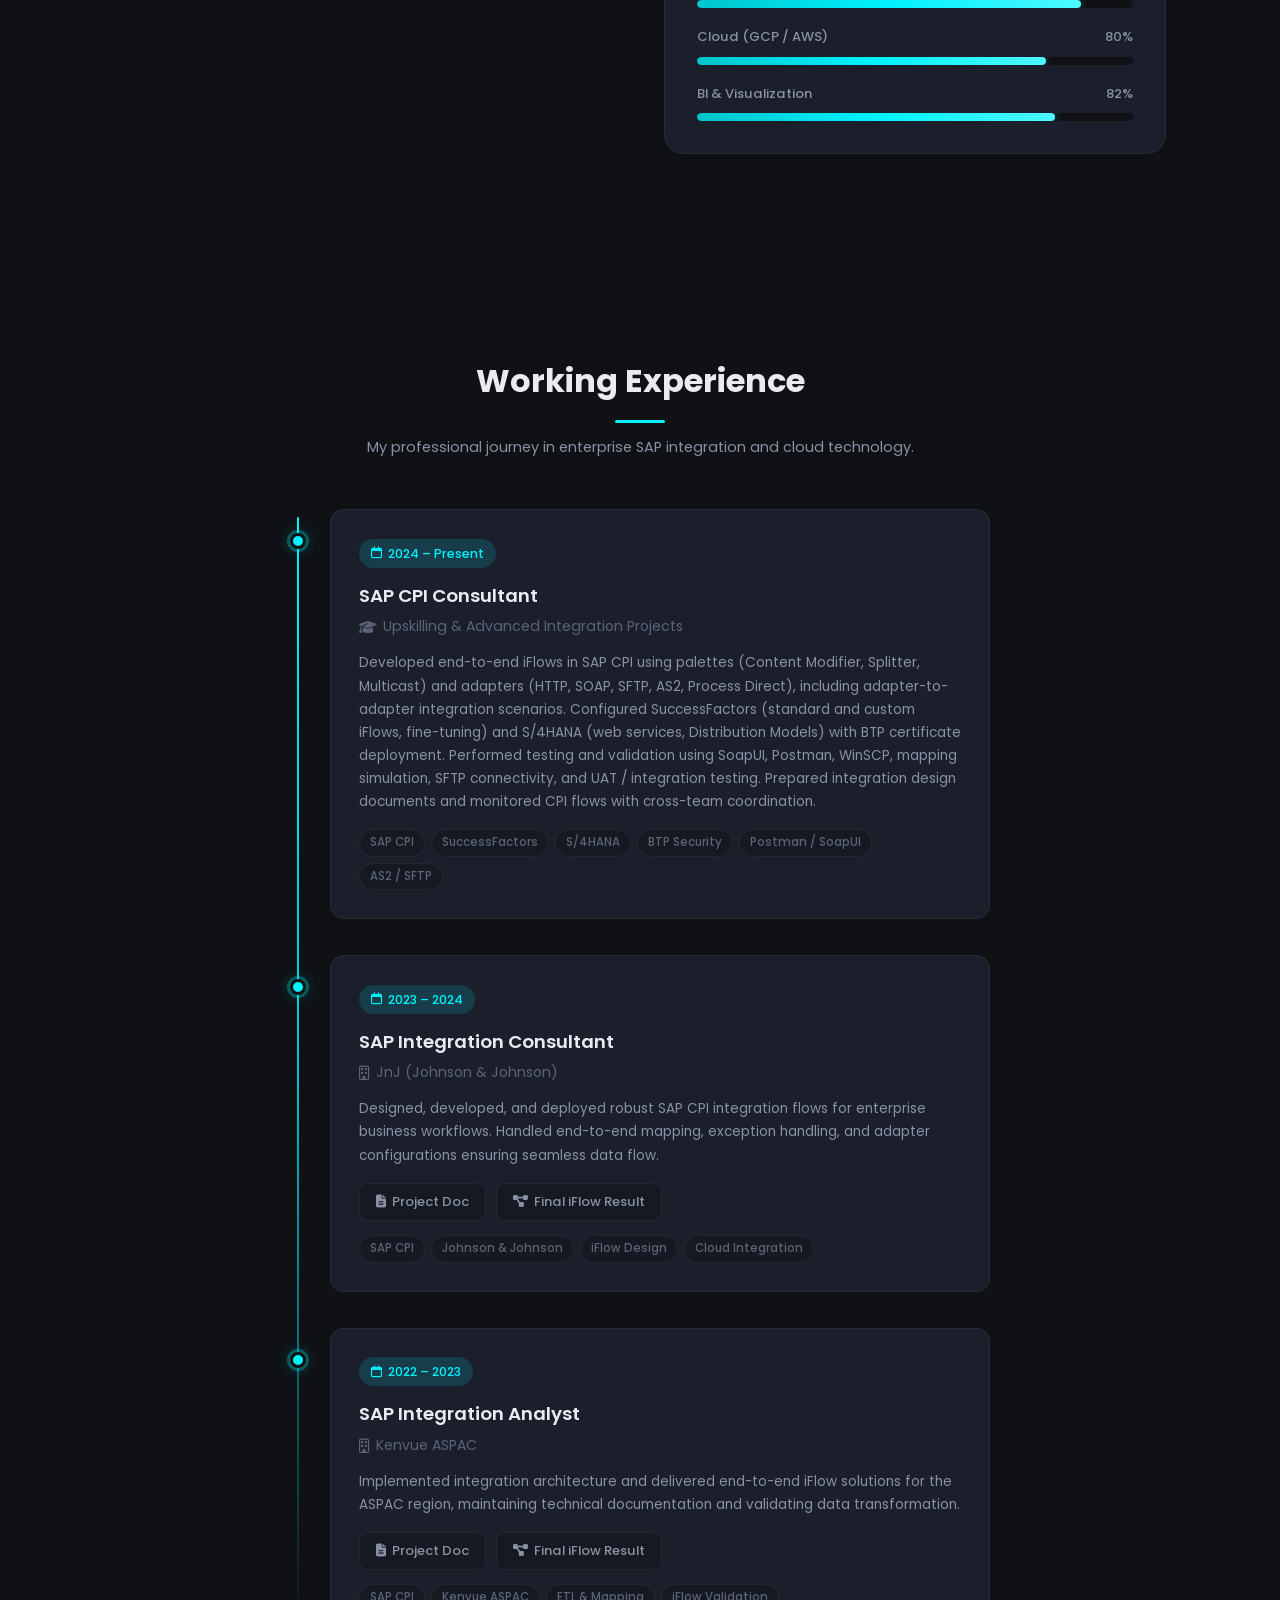
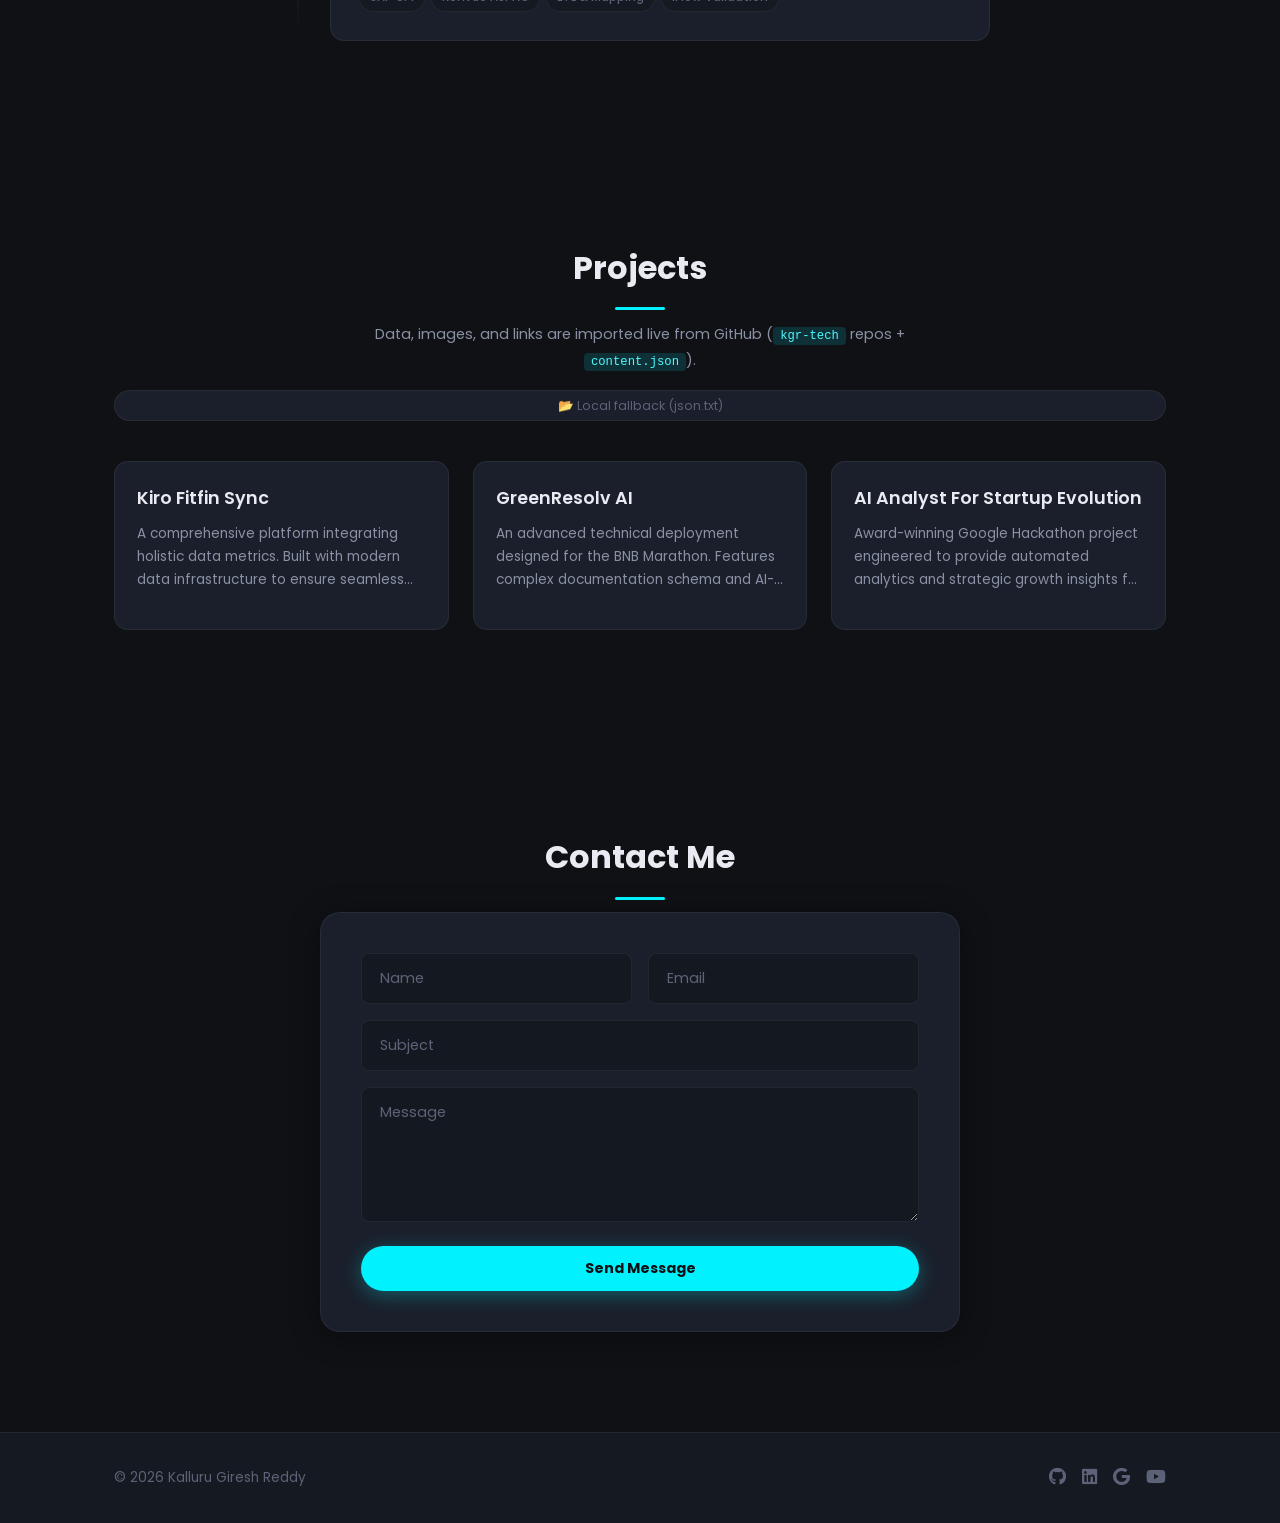
==== commit c2c874fc: "Add animated rotating border effect to buttons with glow animation" ====
--- a/index.html
+++ b/index.html
@@ -59,10 +59,10 @@
 
                     <div class="hero-actions">
                         <a href="https://drive.google.com/uc?export=download&id=1Sat1ncdgyoPM9HlGZSA20gK6tKePSCV-" class="btn btn-outline" target="_blank" rel="noopener noreferrer">
-                            <i class="fa-solid fa-file-arrow-down"></i> Download Resume
+                            <span><i class="fa-solid fa-file-arrow-down"></i> Download Resume</span>
                         </a>
                         <a href="https://drive.google.com/uc?export=download&id=1ncwB8aedtjmZtGQVlFNdzXdeyH0lMIi3" class="btn btn-primary" target="_blank" rel="noopener noreferrer">
-                            <i class="fa-solid fa-file-lines"></i> Download CV
+                            <span><i class="fa-solid fa-file-lines"></i> Download CV</span>
                         </a>
                     </div>
                 </div>
--- a/style.css
+++ b/style.css
@@ -177,12 +177,21 @@
 /* ============================================
    Buttons
    ============================================ */
+
+/* Register property for smooth angle animation */
+@property --angle {
+  syntax: "<angle>";
+  initial-value: 0deg;
+  inherits: false;
+}
+
 .btn {
   display: inline-flex;
   align-items: center;
+  justify-content: center;
   gap: 8px;
   padding: 12px 28px;
-  border-radius: var(--radius-sm);
+  border-radius: 100px;
   font-family: var(--font-family);
   font-size: 0.9rem;
   font-weight: 600;
@@ -190,6 +199,14 @@
   border: none;
   transition: all var(--transition);
   text-decoration: none;
+  position: relative;
+  overflow: visible;
+}
+
+.btn > span {
+  position: relative;
+  z-index: 10;
+  transition: 0.25s ease;
 }
 
 .btn-primary {
@@ -199,6 +216,30 @@
   box-shadow: 0 4px 20px rgba(0, 242, 254, 0.3);
 }
 
+.btn-primary::before,
+.btn-primary::after {
+  content: "";
+  position: absolute;
+  inset: -2px;
+  background-color: inherit;
+  border-radius: inherit;
+  background-image: conic-gradient(
+    from var(--angle) at 50% 50%,
+    transparent 0%,
+    transparent 33%,
+    var(--accent-light) 50%,
+    transparent 66%,
+    transparent 100%
+  );
+  animation: rotate 2s linear infinite;
+  z-index: -1;
+}
+
+.btn-primary::after {
+  filter: blur(16px);
+  z-index: -2;
+}
+
 .btn-primary:hover {
   background: var(--accent-light);
   box-shadow: 0 6px 28px rgba(0, 242, 254, 0.45);
@@ -206,15 +247,47 @@
 }
 
 .btn-outline {
-  background: transparent;
+  background: #0f1115;
   color: var(--accent-light);
-  border: 1.5px solid var(--accent);
+  border: 1.5px solid transparent;
+}
+
+.btn-outline::before,
+.btn-outline::after {
+  content: "";
+  position: absolute;
+  inset: -2px;
+  background-color: inherit;
+  border-radius: inherit;
+  background-image: conic-gradient(
+    from var(--angle) at 50% 50%,
+    transparent 0%,
+    transparent 33%,
+    var(--accent) 50%,
+    transparent 66%,
+    transparent 100%
+  );
+  animation: rotate 2s linear infinite;
+  z-index: -1;
+}
+
+.btn-outline::after {
+  filter: blur(16px);
+  z-index: -2;
 }
 
 .btn-outline:hover {
   background: var(--accent-glow);
-  border-color: var(--accent-light);
   transform: translateY(-2px);
+}
+
+@keyframes rotate {
+  0% {
+    --angle: 0deg;
+  }
+  100% {
+    --angle: 360deg;
+  }
 }
 
 .btn-block {
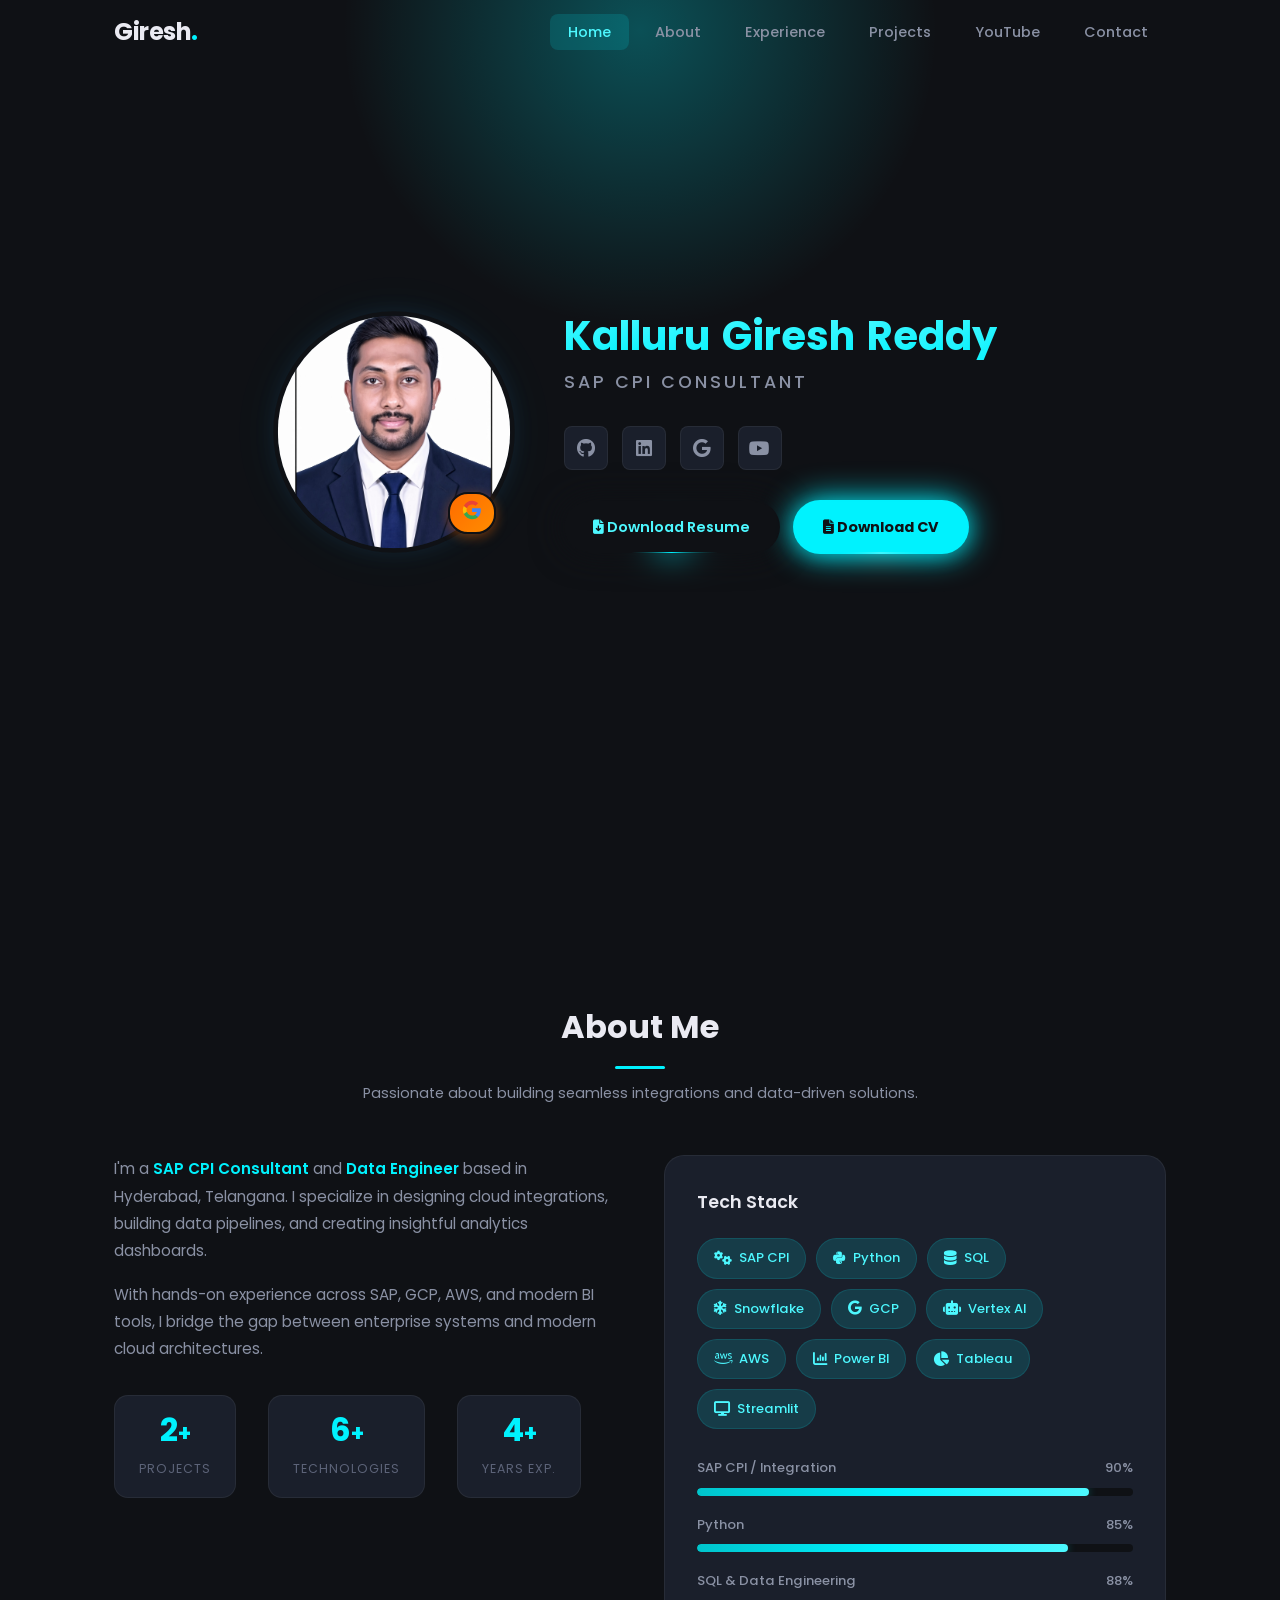
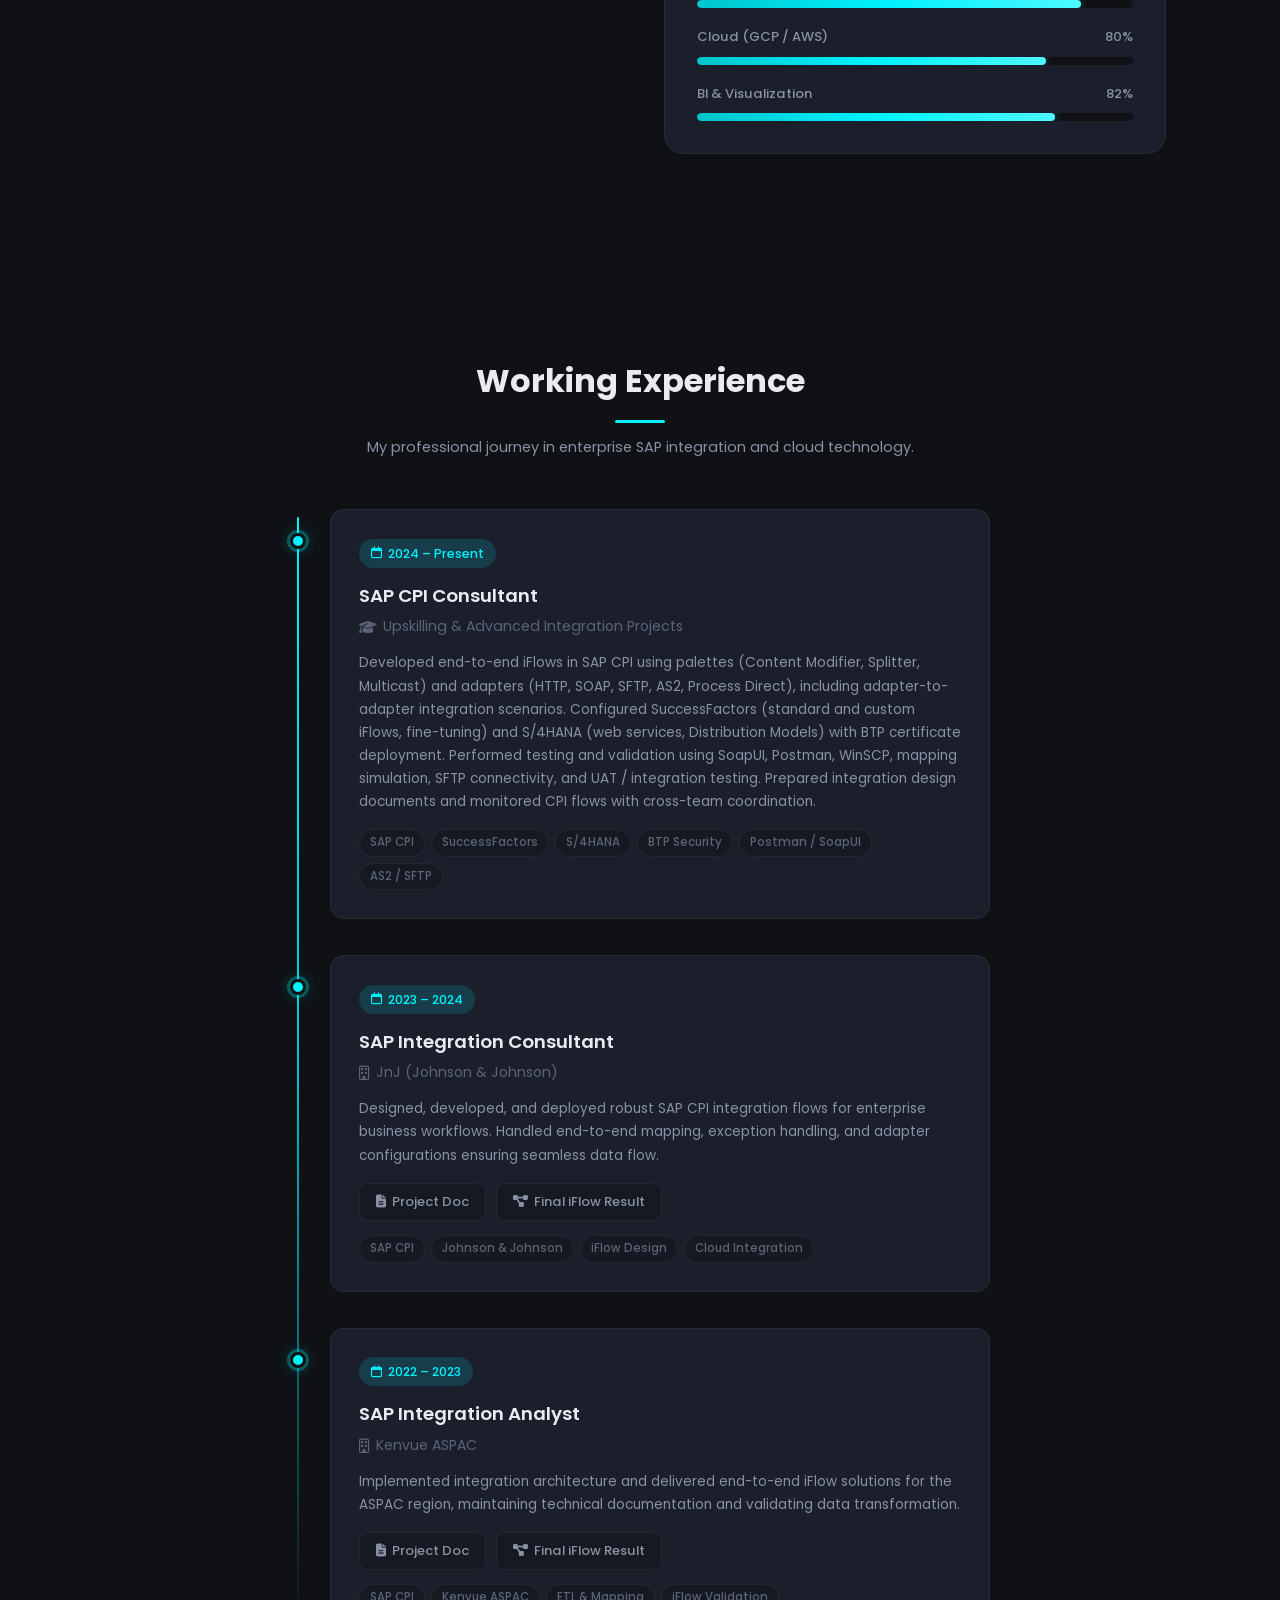
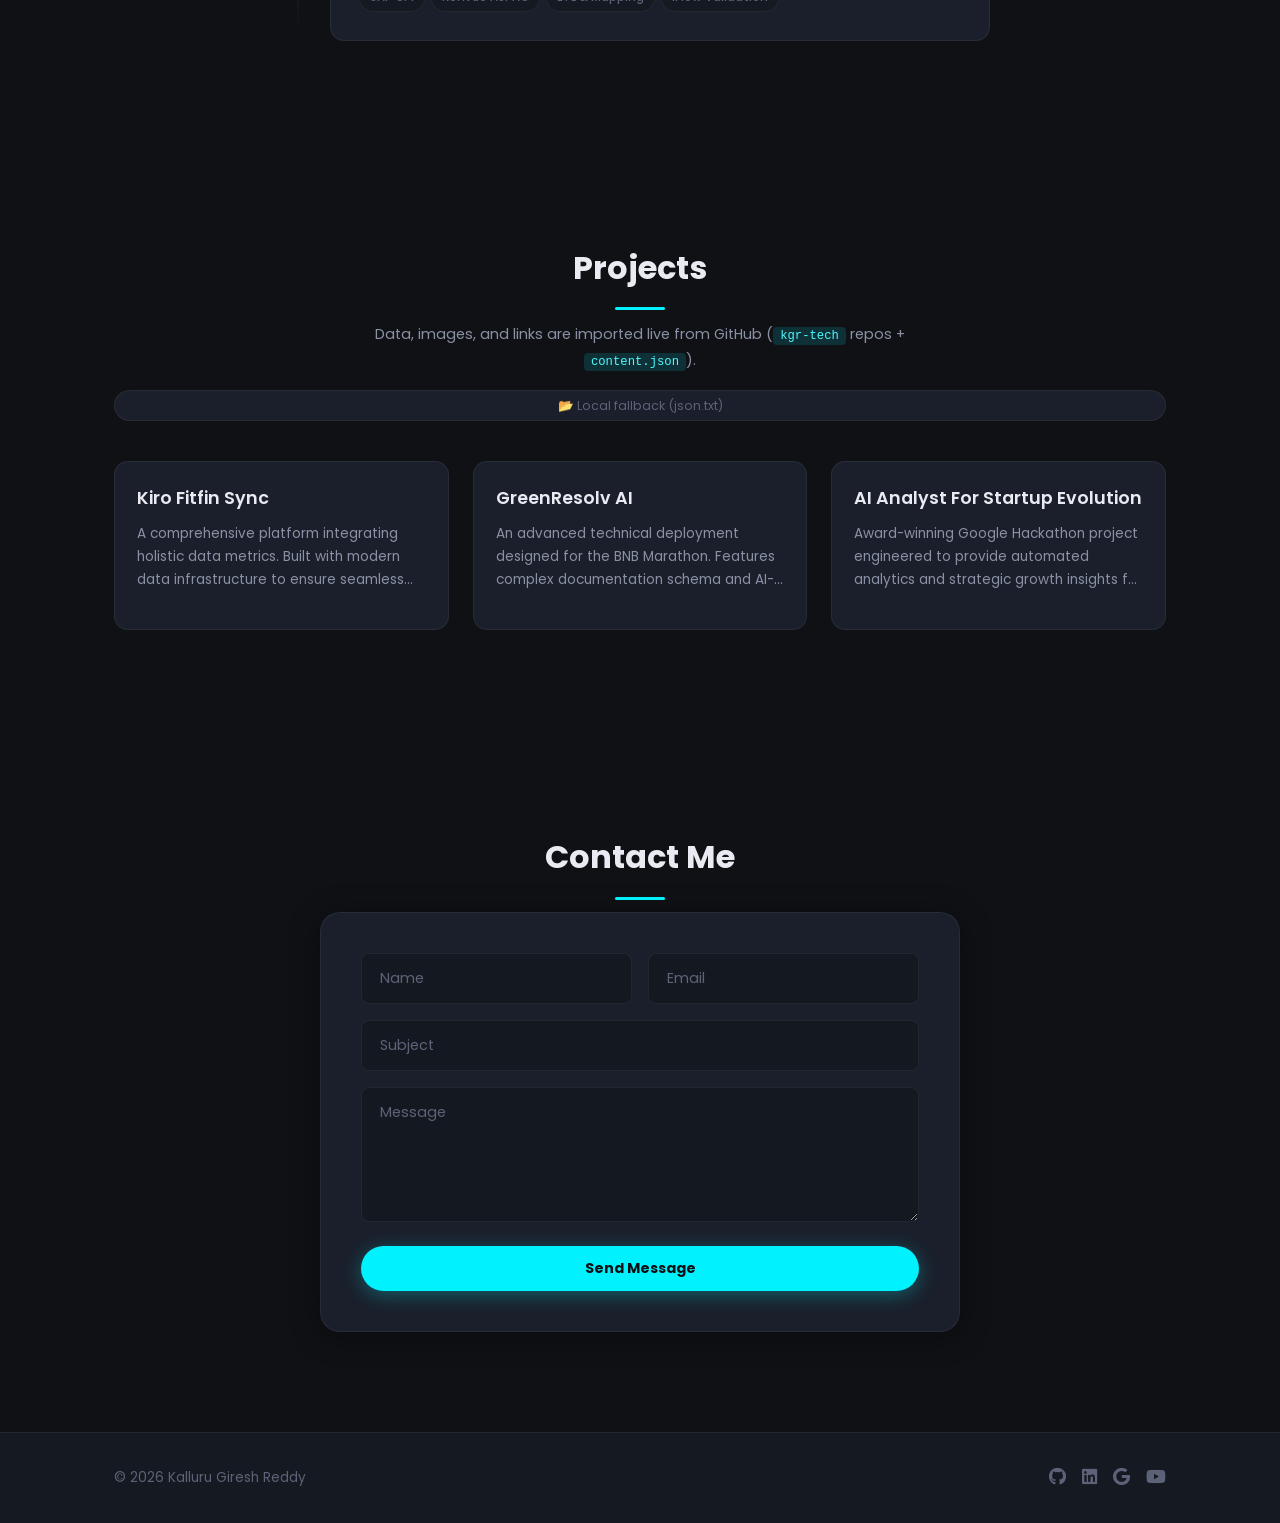
==== commit 6eb77057: "Replace Wipro Limited badge with Google colored logo" ====
--- a/index.html
+++ b/index.html
@@ -40,7 +40,14 @@
                 <div class="hero-avatar">
                     <div class="avatar-ring">
                         <img src="1000232434.jpg" alt="Kalluru Giresh Reddy">
-                        <span class="avatar-badge" aria-hidden="true">Wipro Limited</span>
+                        <span class="avatar-badge google-logo" aria-hidden="true">
+                            <svg viewBox="0 0 24 24" xmlns="http://www.w3.org/2000/svg">
+                                <path d="M22.56 12.25c0-.78-.07-1.53-.2-2.25H12v4.26h5.92c-.26 1.37-1.04 2.53-2.21 3.31v2.77h3.57c2.08-1.92 3.28-4.74 3.28-8.09z" fill="#4285F4"/>
+                                <path d="M12 23c2.97 0 5.46-.98 7.28-2.66l-3.57-2.77c-.98.66-2.23 1.06-3.71 1.06-2.86 0-5.29-1.93-6.16-4.53H2.18v2.84C3.99 20.53 7.7 23 12 23z" fill="#34A853"/>
+                                <path d="M5.84 14.09c-.22-.66-.35-1.36-.35-2.09s.13-1.43.35-2.09V7.07H2.18C1.43 8.55 1 10.22 1 12s.43 3.45 1.18 4.93l2.85-2.22.81-.62z" fill="#FBBC05"/>
+                                <path d="M12 5.38c1.62 0 3.06.56 4.21 1.64l3.15-3.15C17.45 2.09 14.97 1 12 1 7.7 1 3.99 3.47 2.18 7.07l3.66 2.84c.87-2.6 3.3-4.53 6.16-4.53z" fill="#EA4335"/>
+                            </svg>
+                        </span>
                     </div>
                 </div>
 
--- a/style.css
+++ b/style.css
@@ -364,20 +364,23 @@
   position: absolute;
   right: 8px;
   bottom: 8px;
-  padding: 6px 14px;
-  border-radius: 20px;
-  background: var(--bg-card);
-  border: 2px solid var(--accent);
-  color: var(--accent-light);
-  font-size: 11px;
-  font-weight: 600;
-  letter-spacing: 0.5px;
-  text-transform: uppercase;
-  box-shadow: 0 2px 12px rgba(0, 242, 254, 0.3);
+  padding: 8px;
+  border-radius: 50%;
+  background: white;
+  border: 2px solid var(--border);
+  box-shadow: 0 2px 12px rgba(0, 0, 0, 0.3);
   z-index: 2;
-  white-space: nowrap;
-}
-
+  display: flex;
+  align-items: center;
+  justify-content: center;
+  width: 36px;
+  height: 36px;
+}
+
+.avatar-badge.google-logo svg {
+  width: 20px;
+  height: 20px;
+}
 .avatar-camera {
   position: absolute;
   right: 12px;
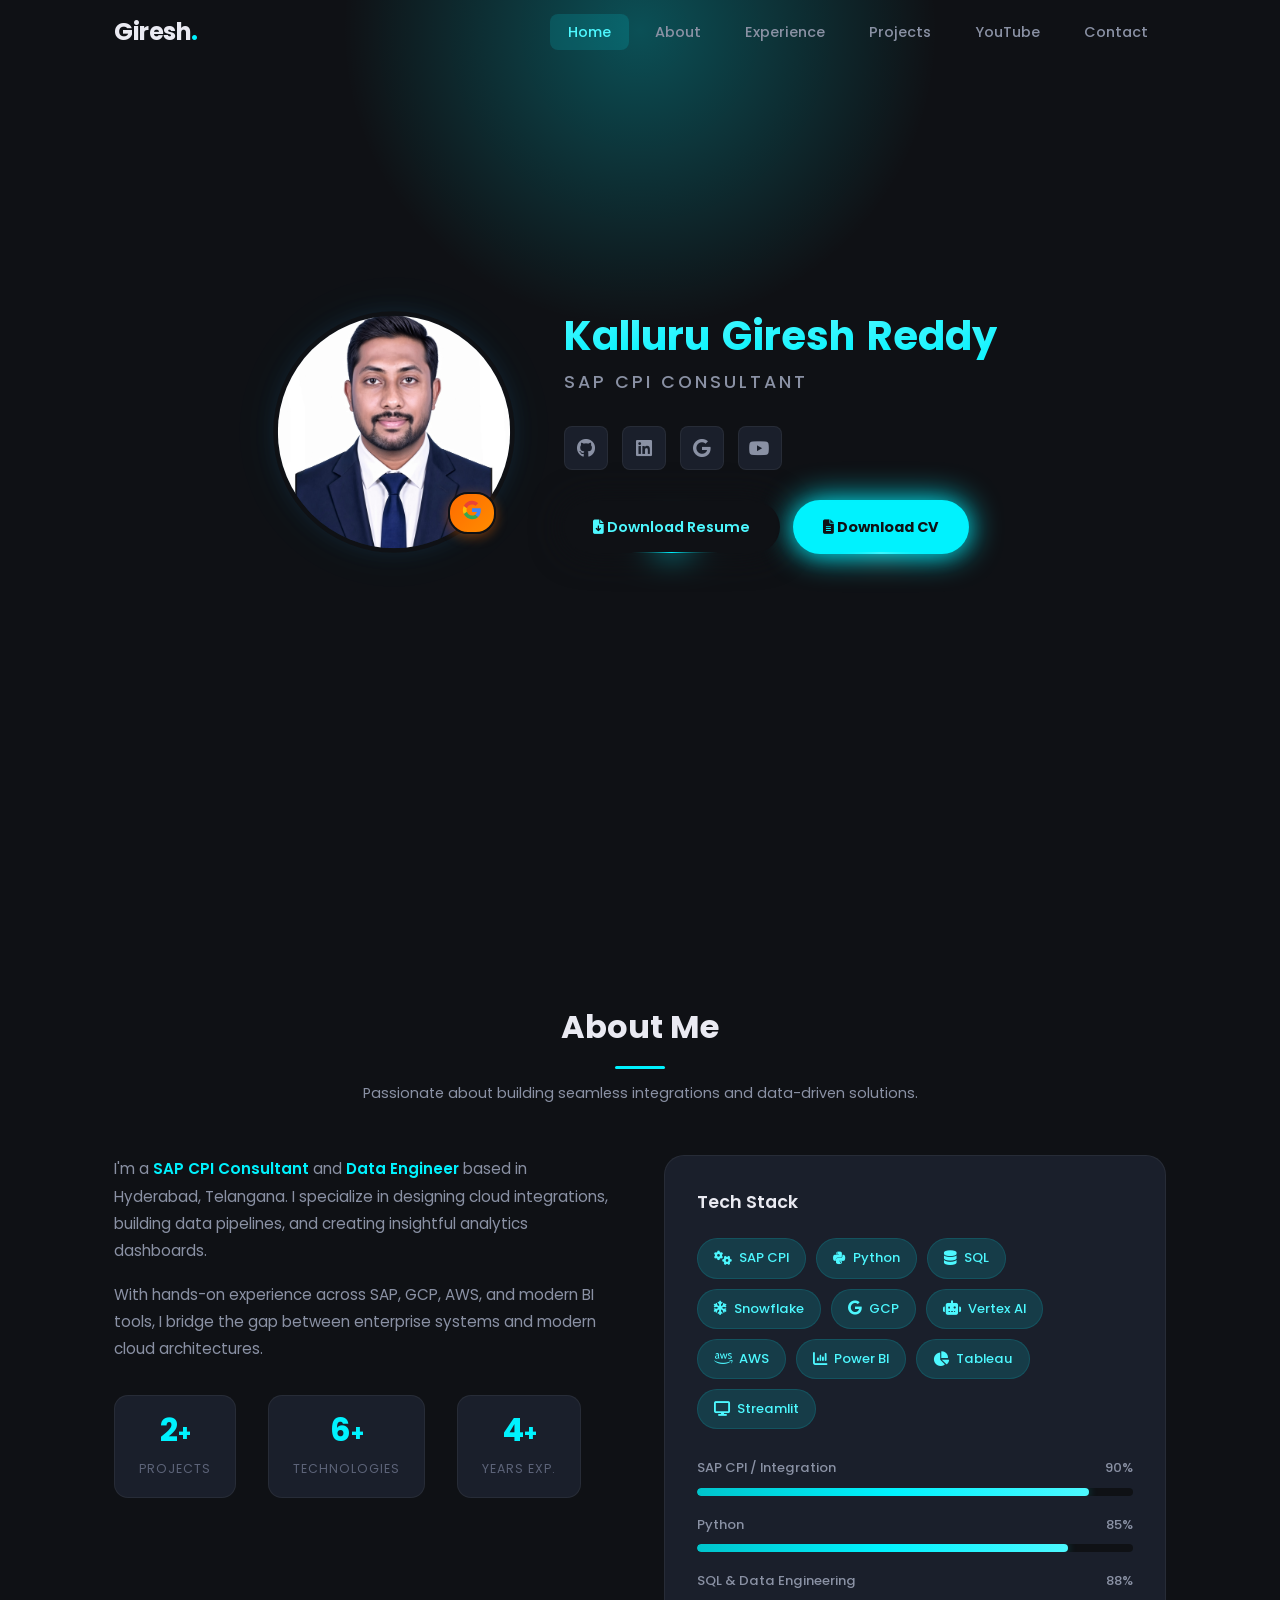
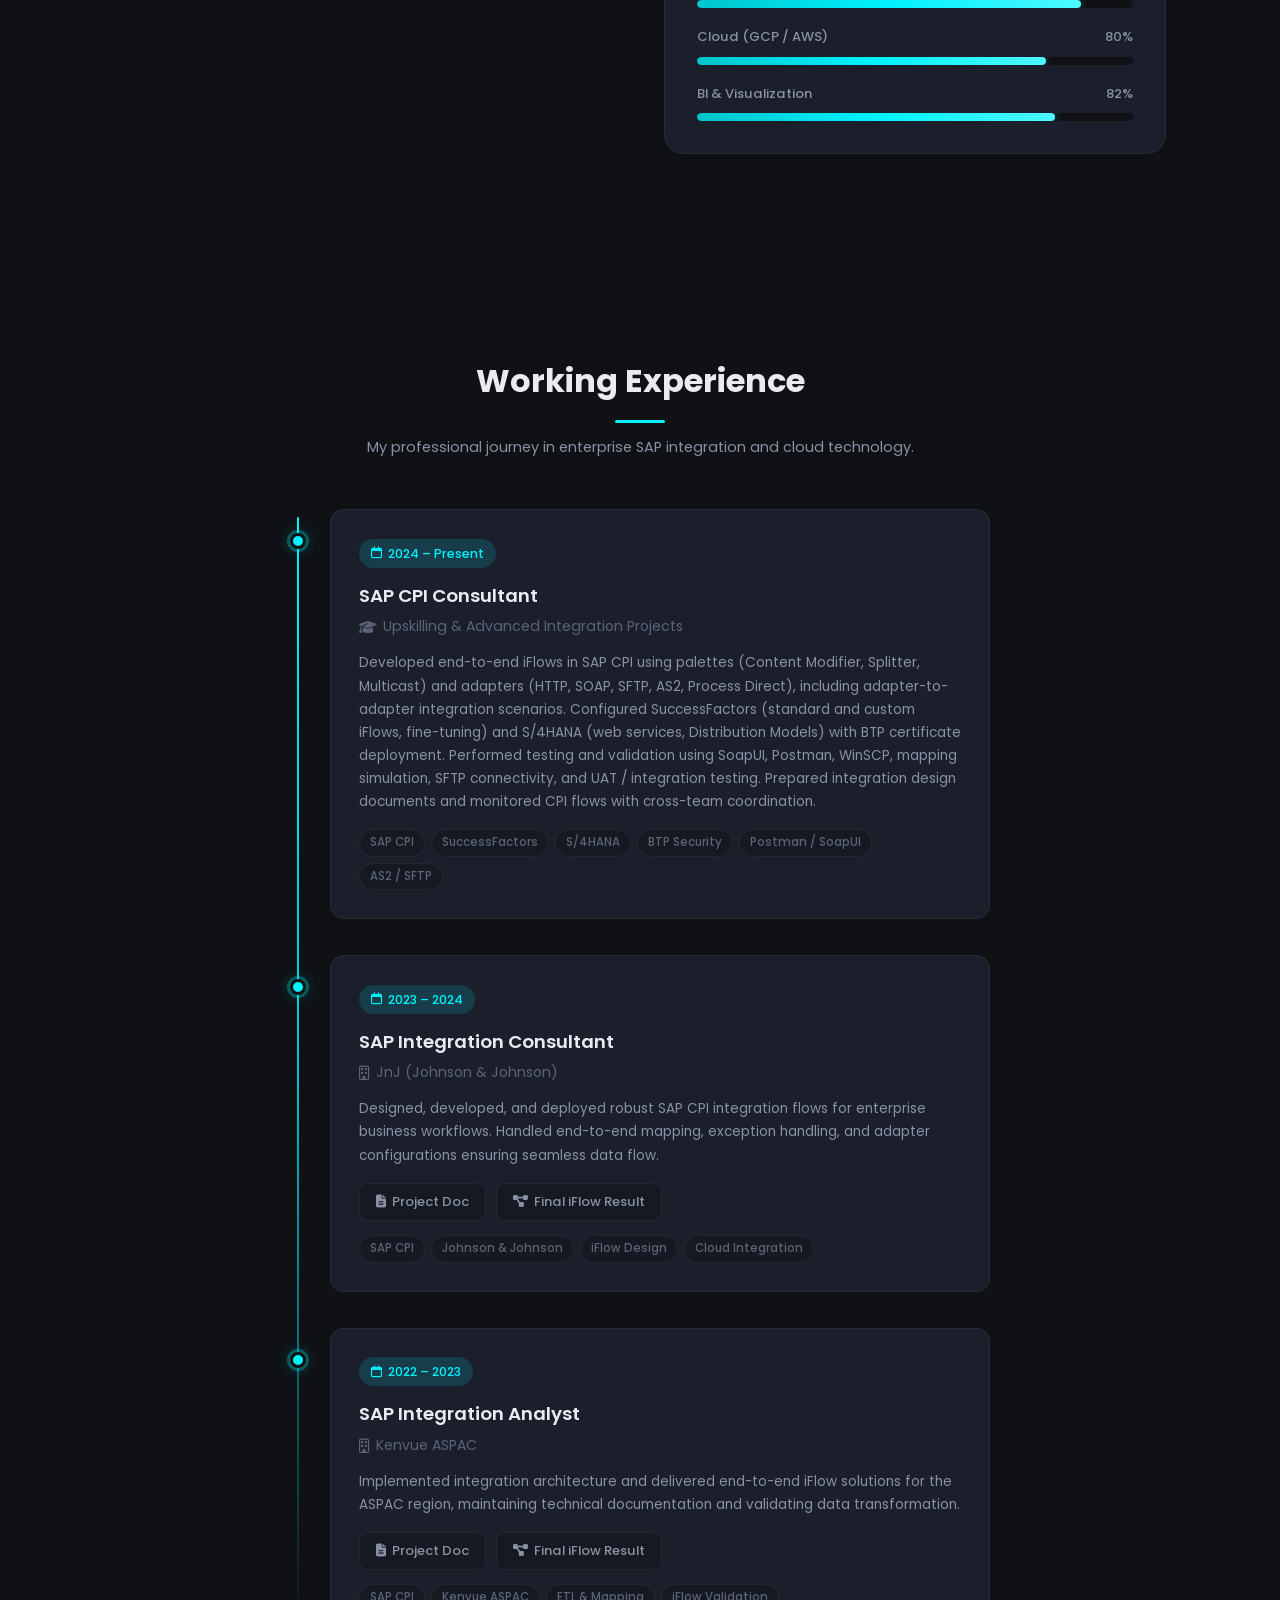
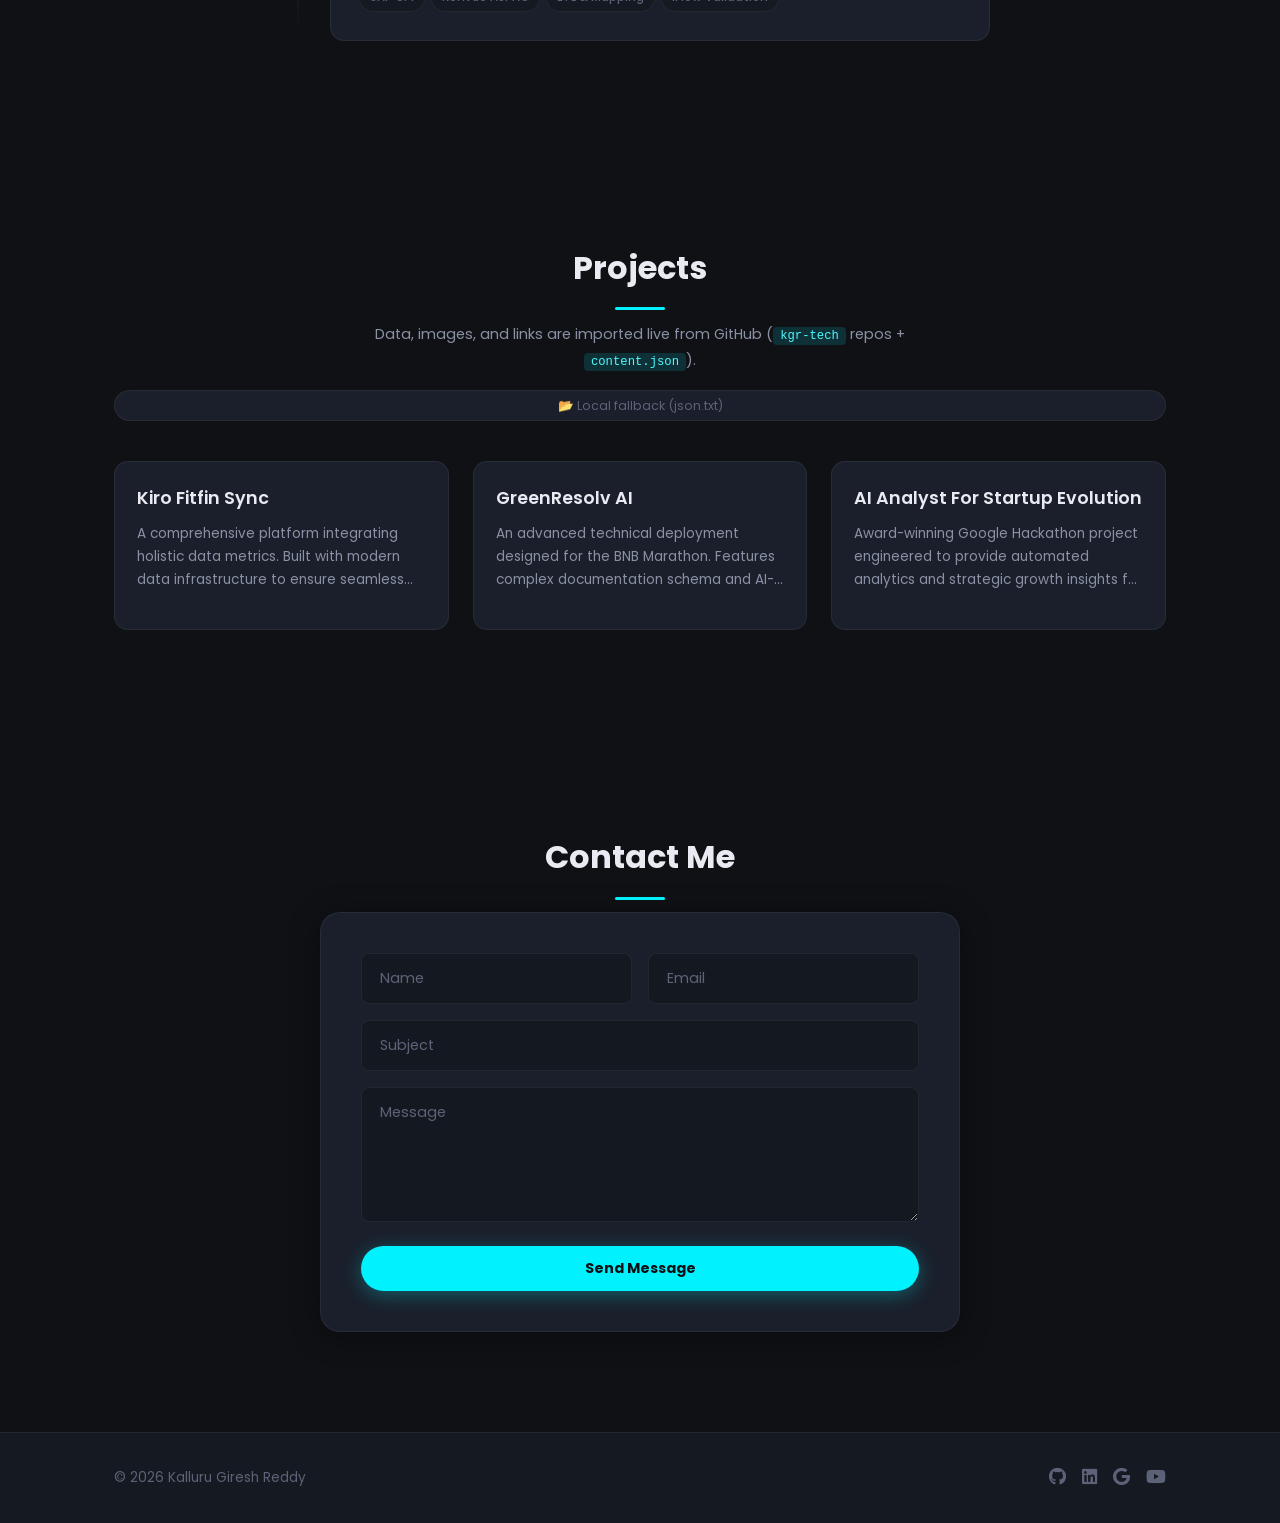
==== commit 4e3fb232: "Update profile picture to PNG format" ====
--- a/index.html
+++ b/index.html
@@ -39,7 +39,7 @@
             <div class="hero-container container">
                 <div class="hero-avatar">
                     <div class="avatar-ring">
-                        <img src="1000232434.jpg" alt="Kalluru Giresh Reddy">
+                        <img src="1000232434.png" alt="Kalluru Giresh Reddy">
                         <span class="avatar-badge google-logo" aria-hidden="true">
                             <svg viewBox="0 0 24 24" xmlns="http://www.w3.org/2000/svg">
                                 <path d="M22.56 12.25c0-.78-.07-1.53-.2-2.25H12v4.26h5.92c-.26 1.37-1.04 2.53-2.21 3.31v2.77h3.57c2.08-1.92 3.28-4.74 3.28-8.09z" fill="#4285F4"/>
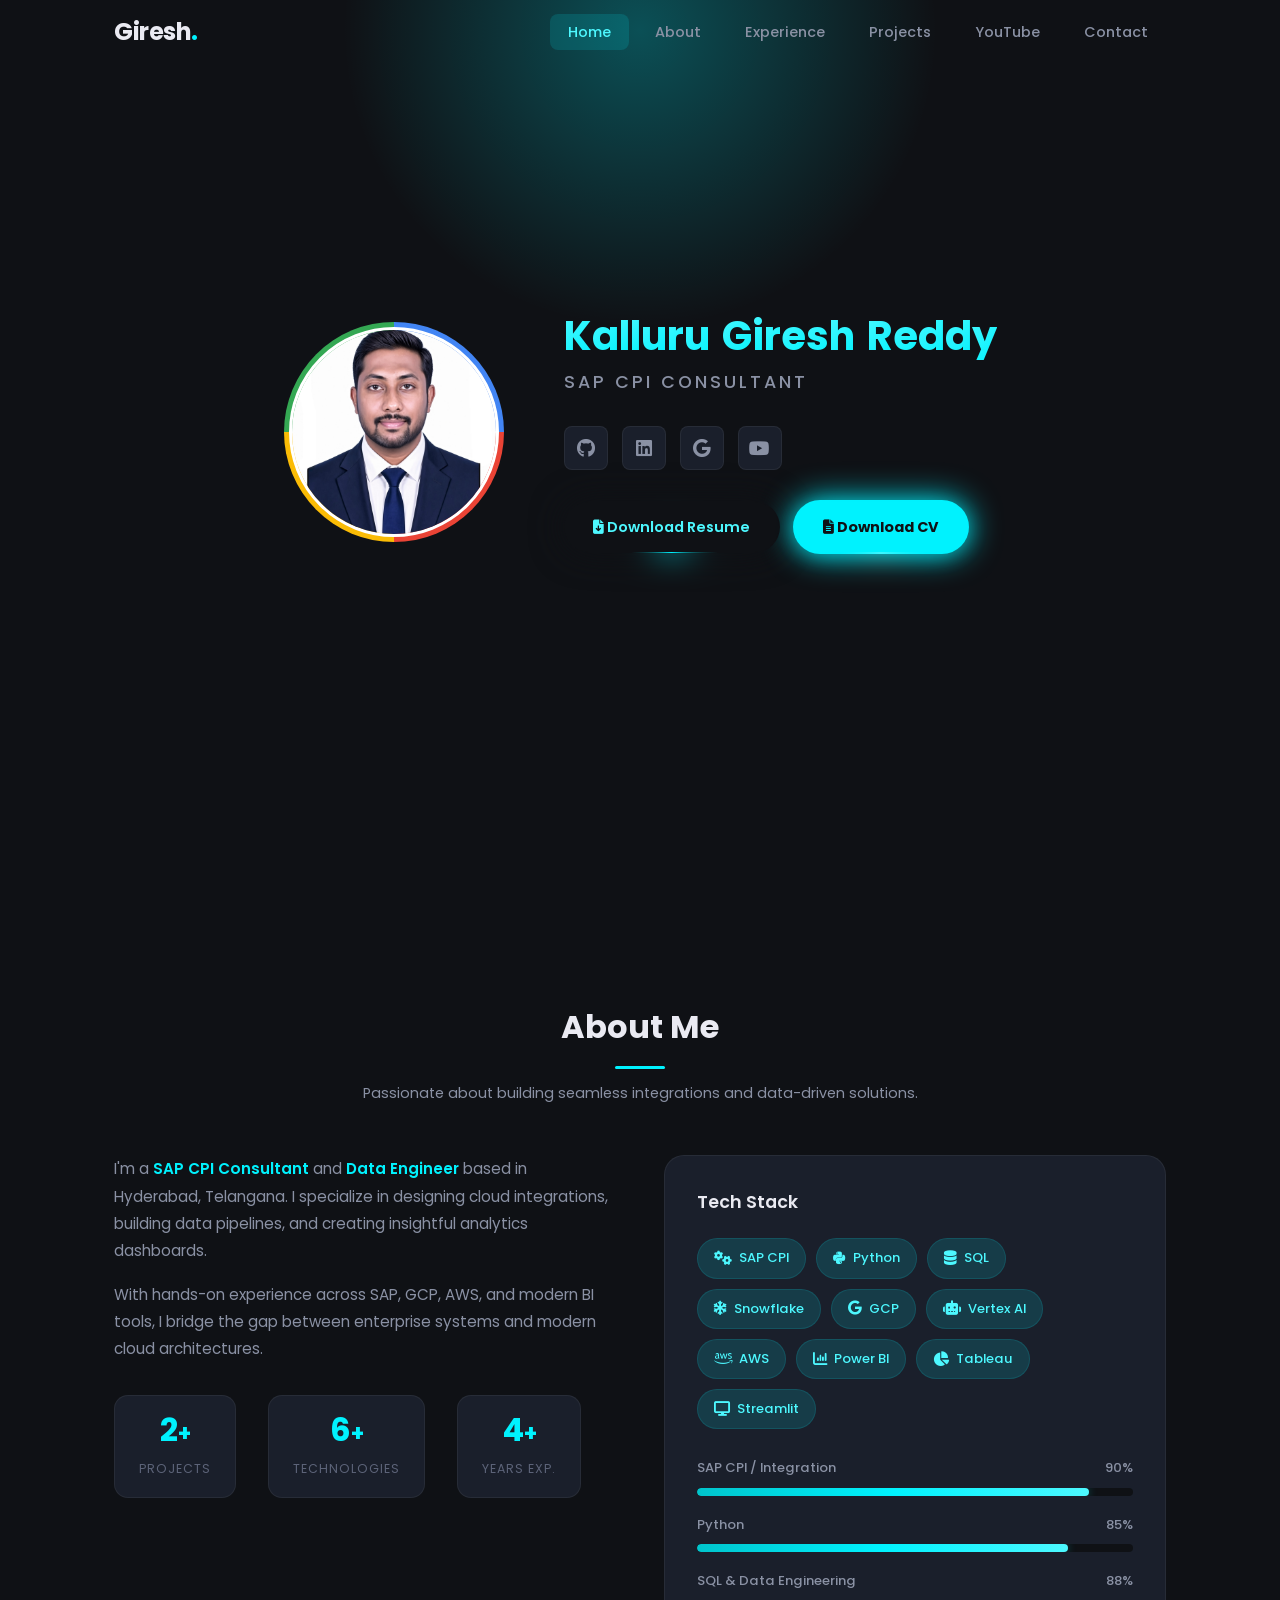
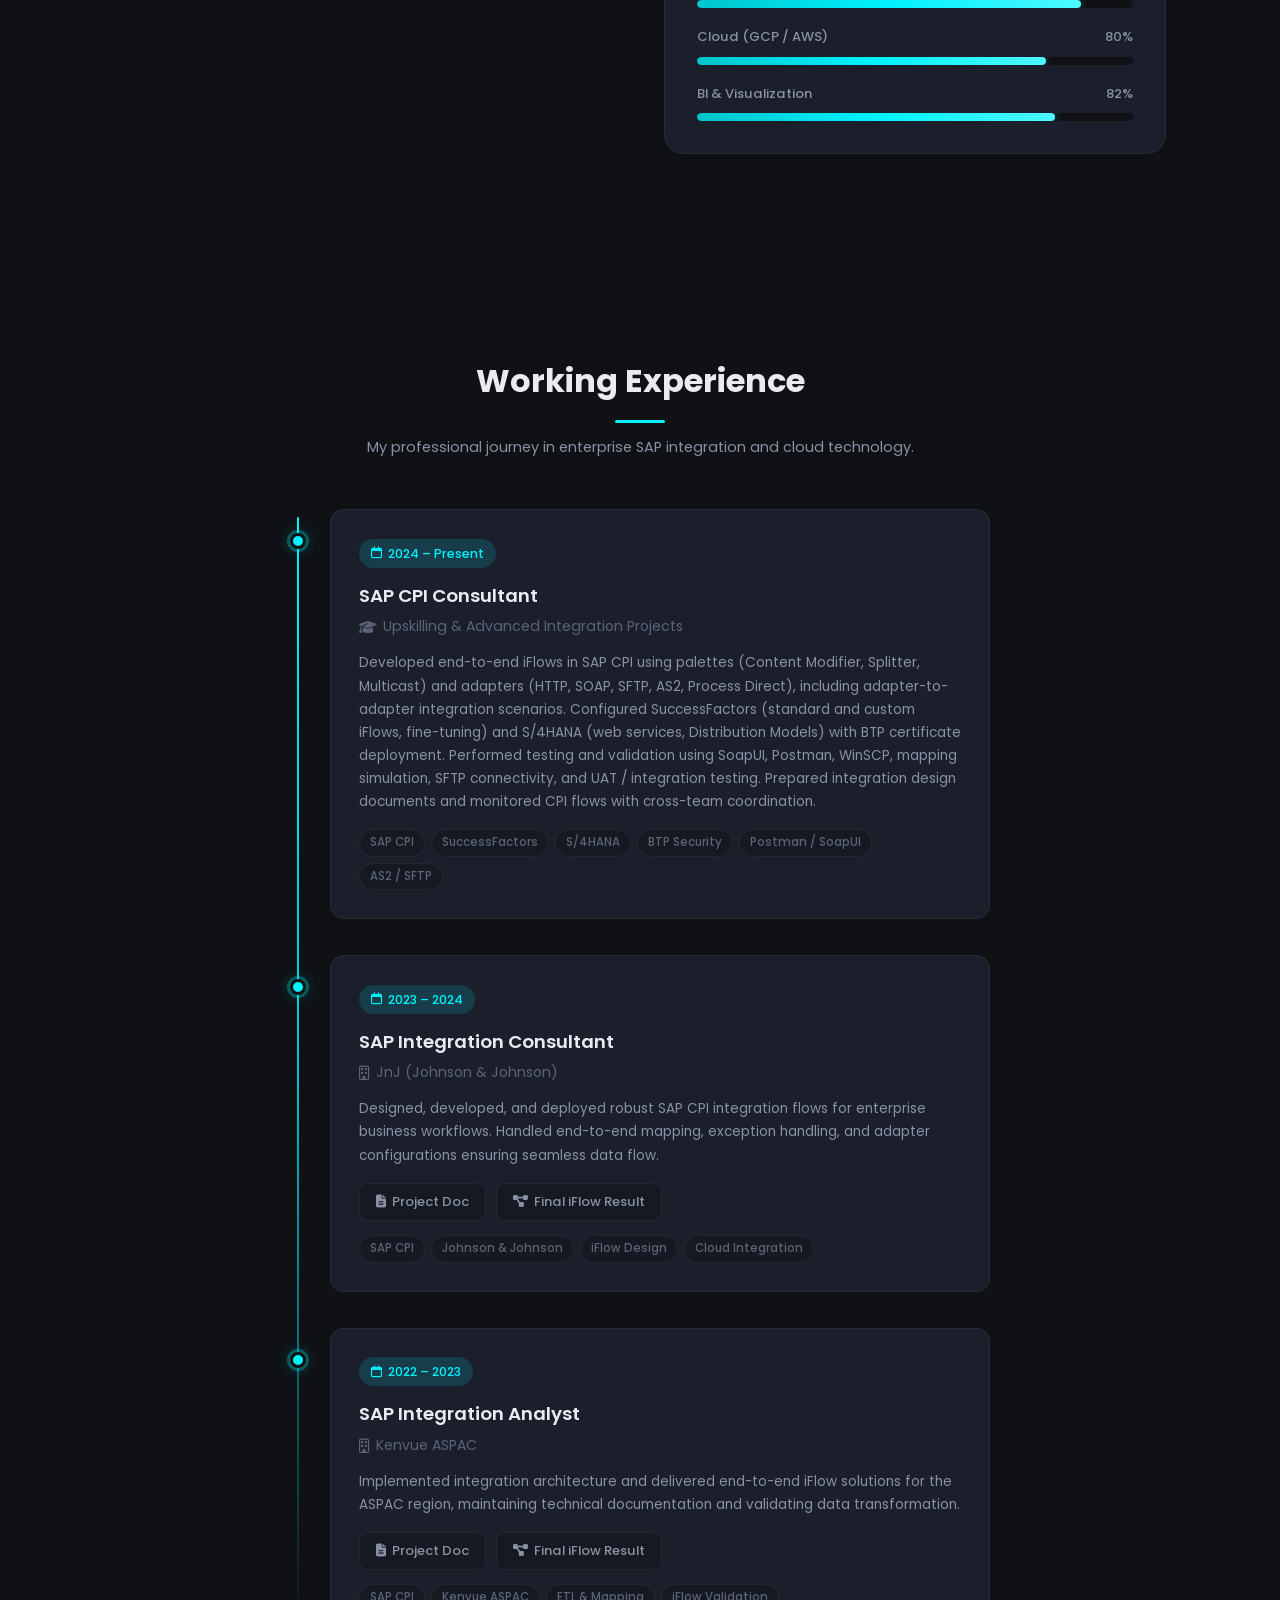
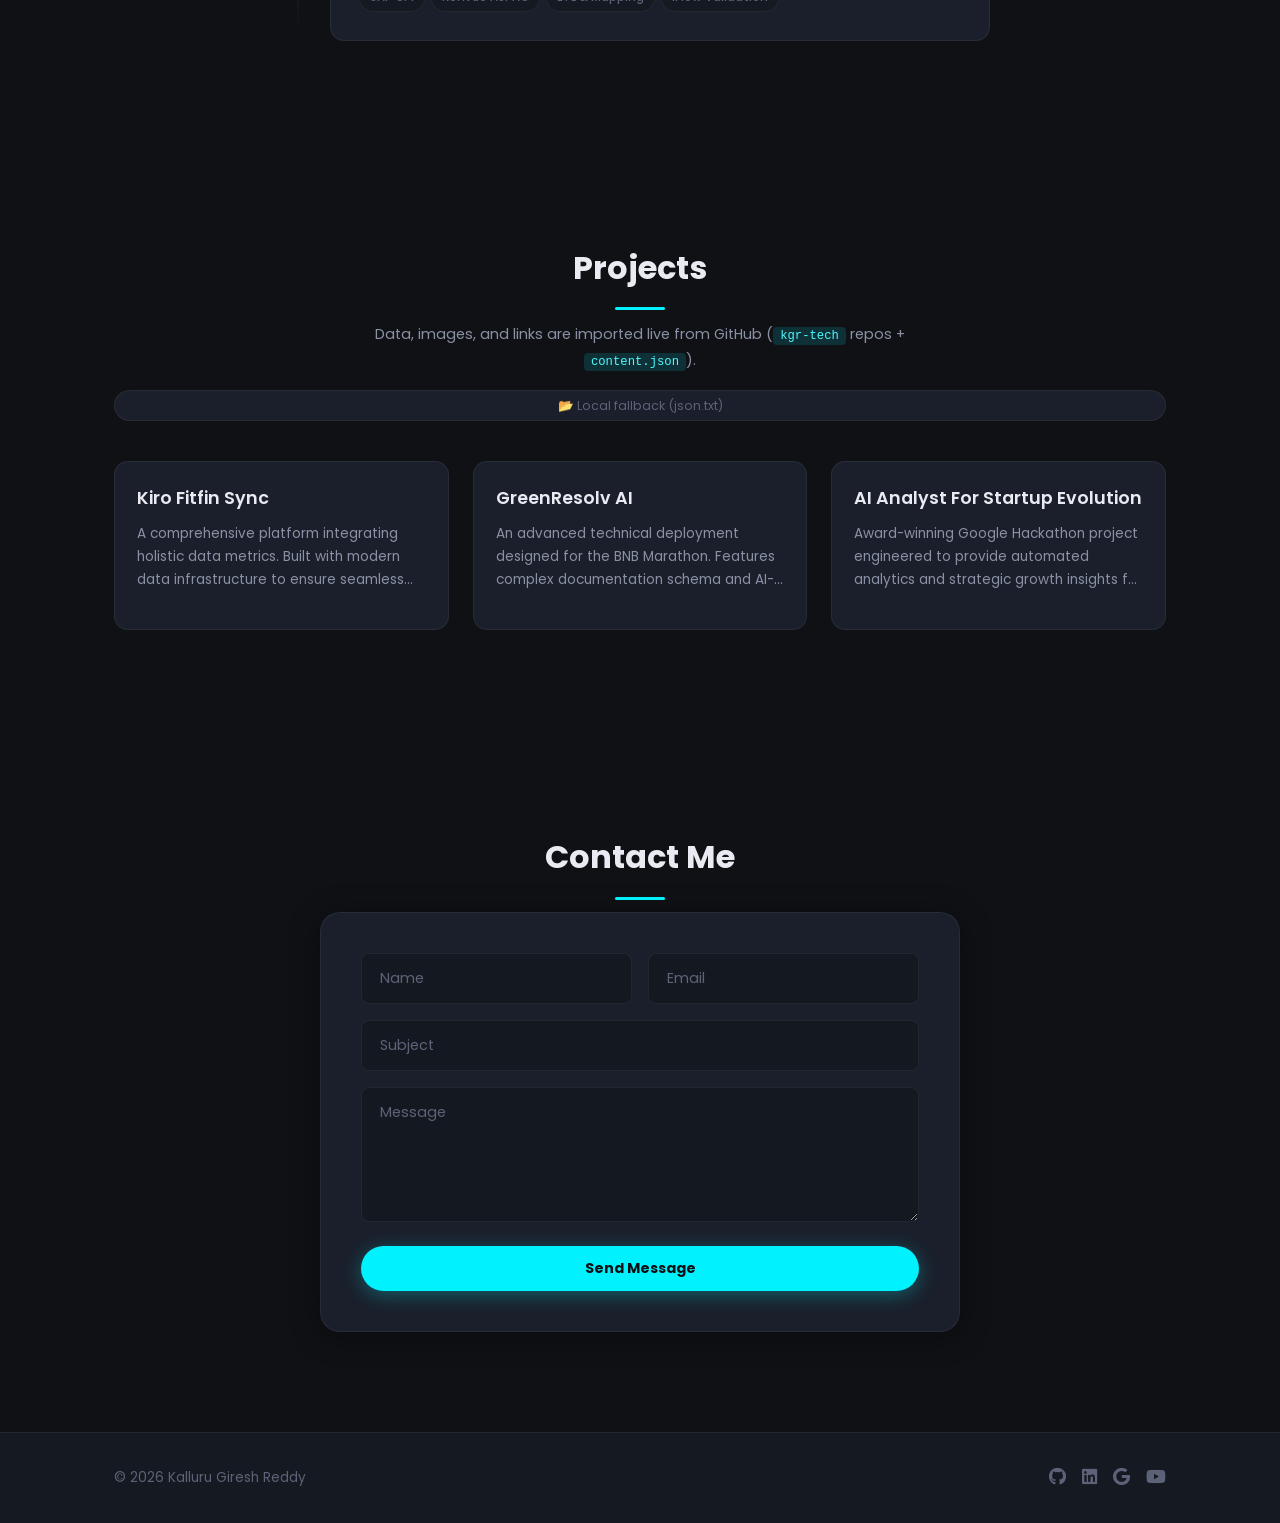
==== commit 7c5ae0c1: "Remove Google logo badge from avatar" ====
--- a/index.html
+++ b/index.html
@@ -40,14 +40,6 @@
                 <div class="hero-avatar">
                     <div class="avatar-ring">
                         <img src="1000232434.png" alt="Kalluru Giresh Reddy">
-                        <span class="avatar-badge google-logo" aria-hidden="true">
-                            <svg viewBox="0 0 24 24" xmlns="http://www.w3.org/2000/svg">
-                                <path d="M22.56 12.25c0-.78-.07-1.53-.2-2.25H12v4.26h5.92c-.26 1.37-1.04 2.53-2.21 3.31v2.77h3.57c2.08-1.92 3.28-4.74 3.28-8.09z" fill="#4285F4"/>
-                                <path d="M12 23c2.97 0 5.46-.98 7.28-2.66l-3.57-2.77c-.98.66-2.23 1.06-3.71 1.06-2.86 0-5.29-1.93-6.16-4.53H2.18v2.84C3.99 20.53 7.7 23 12 23z" fill="#34A853"/>
-                                <path d="M5.84 14.09c-.22-.66-.35-1.36-.35-2.09s.13-1.43.35-2.09V7.07H2.18C1.43 8.55 1 10.22 1 12s.43 3.45 1.18 4.93l2.85-2.22.81-.62z" fill="#FBBC05"/>
-                                <path d="M12 5.38c1.62 0 3.06.56 4.21 1.64l3.15-3.15C17.45 2.09 14.97 1 12 1 7.7 1 3.99 3.47 2.18 7.07l3.66 2.84c.87-2.6 3.3-4.53 6.16-4.53z" fill="#EA4335"/>
-                            </svg>
-                        </span>
                     </div>
                 </div>
 
--- a/style.css
+++ b/style.css
@@ -335,28 +335,28 @@
 .avatar-ring {
   width: 220px;
   height: 220px;
-  border-radius: var(--radius-full);
+  border-radius: 50%;
   padding: 5px;
   background: conic-gradient(
-    var(--g-blue) 0% 25%,
-    var(--g-red) 25% 50%,
-    var(--g-yellow) 50% 75%,
-    var(--g-green) 75% 100%
+    #4285F4 0 25%,
+    #EA4335 25% 50%,
+    #FBBC05 50% 75%,
+    #34A853 75% 100%
   );
-  box-shadow: 0 0 30px rgba(66, 133, 244, 0.2),
-              0 0 60px rgba(0, 242, 254, 0.08);
   position: relative;
+  margin: 0 auto;
 }
 
 .avatar-ring img {
   width: 100%;
   height: 100%;
-  border-radius: var(--radius-full);
+  border-radius: 50%;
   object-fit: cover;
-  object-position: center;
-  border: 4px solid var(--bg-primary);
-  background: var(--bg-card);
-  transform: scale(1.15);
+  display: block;
+  background: #fff;
+  border: 3px solid #fff;
+}
+  background: #fff;
 }
 }
 
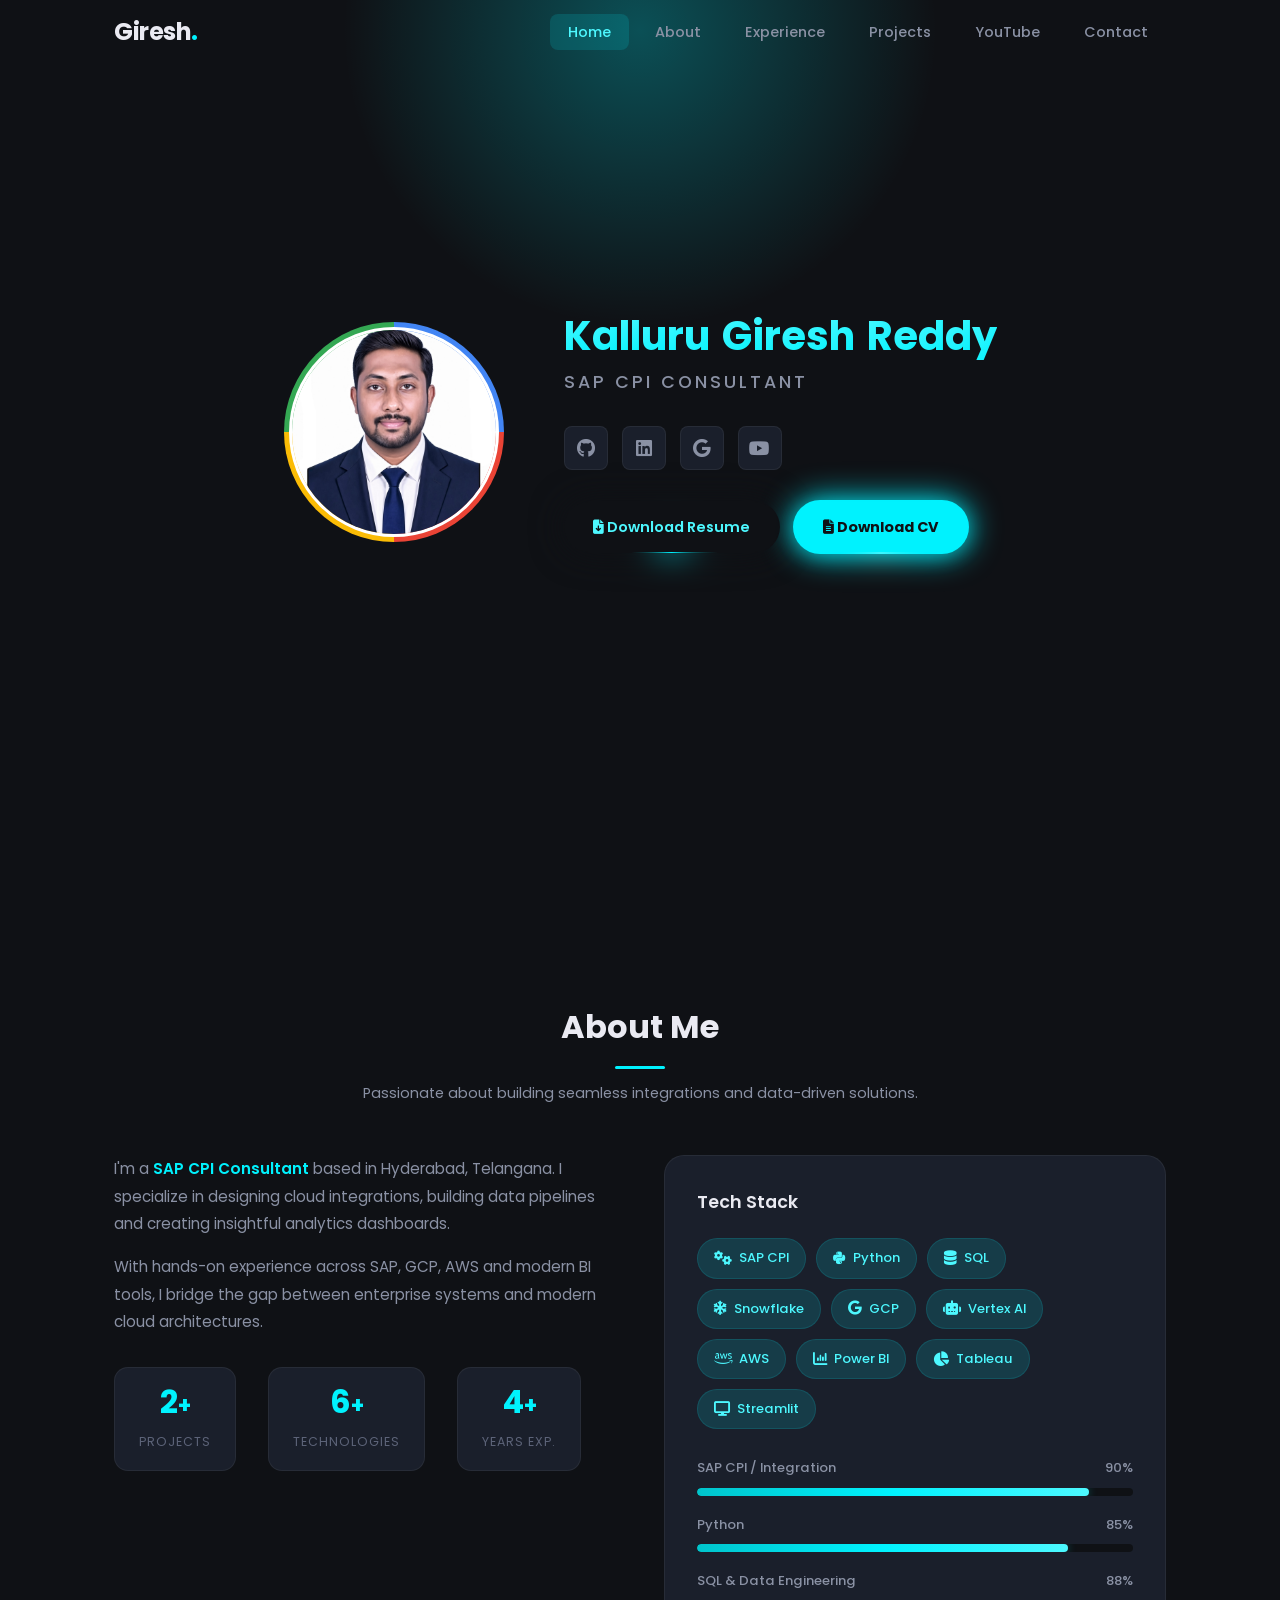
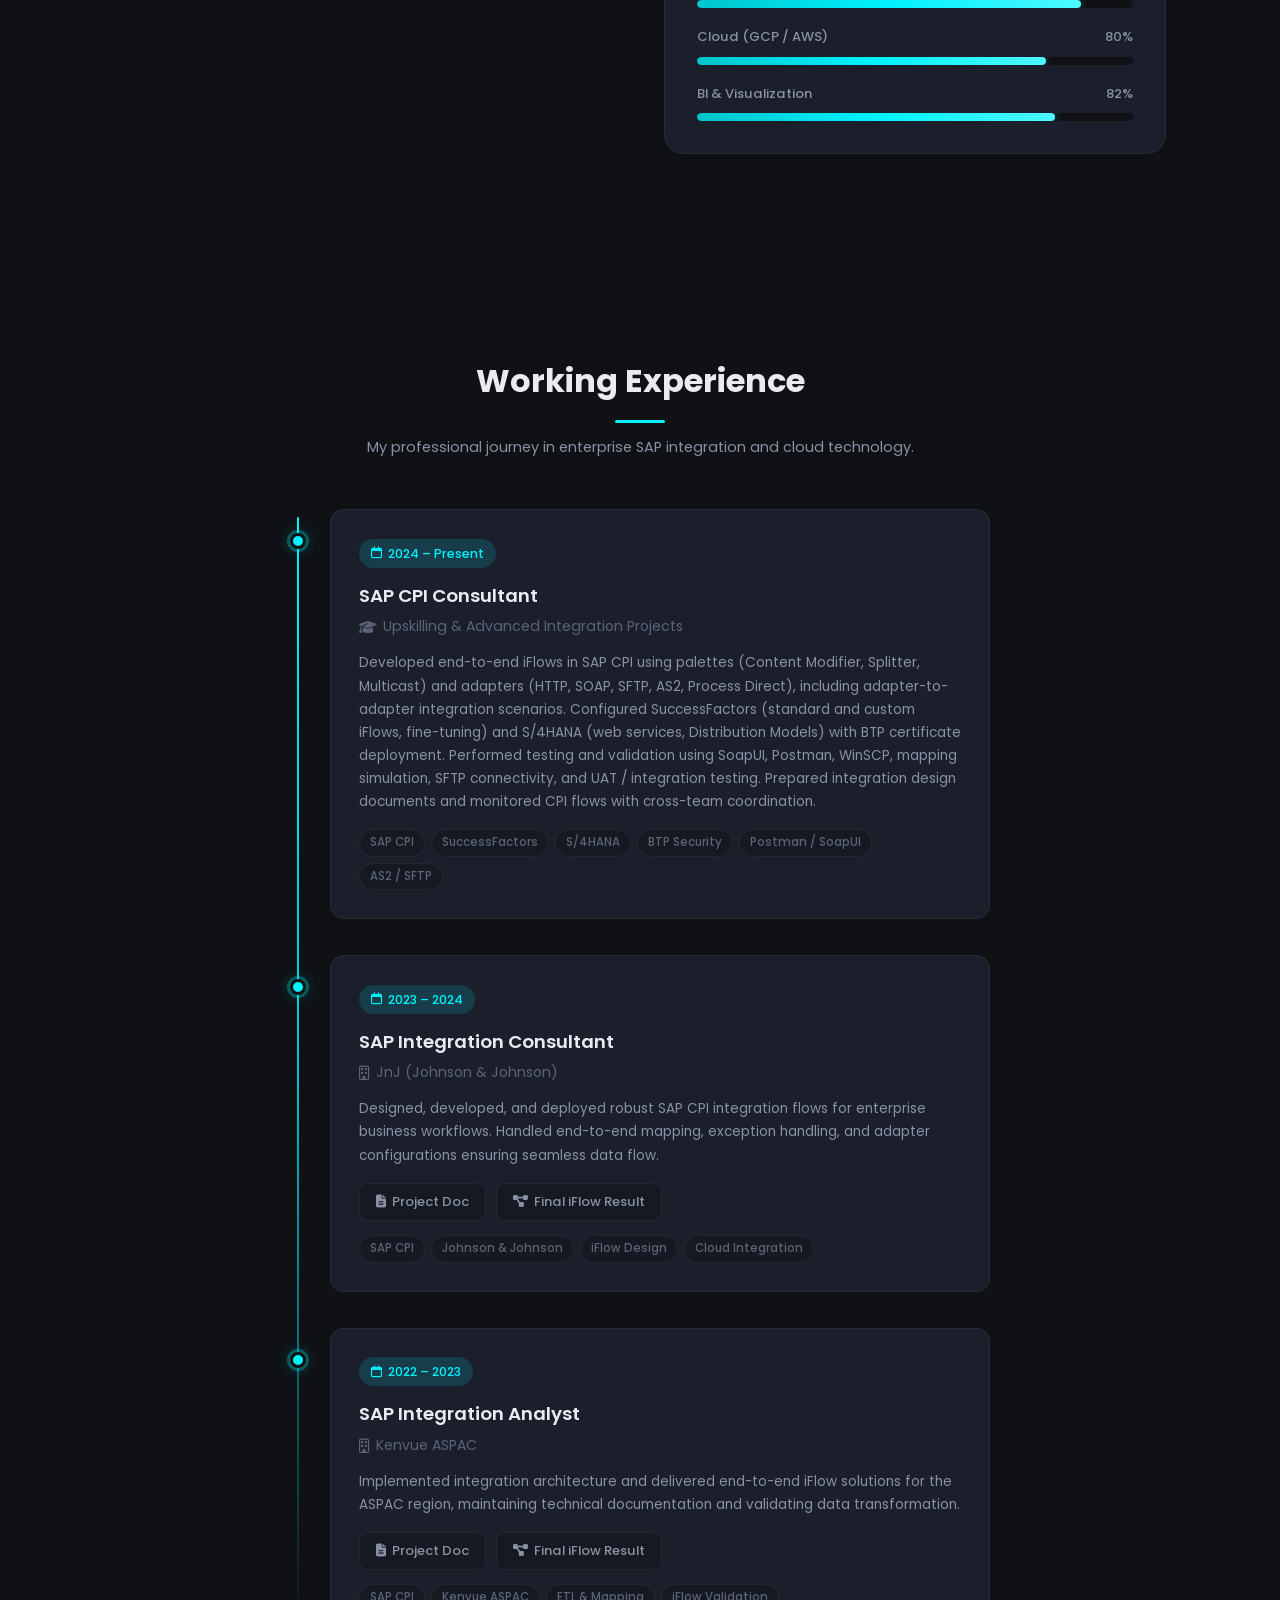
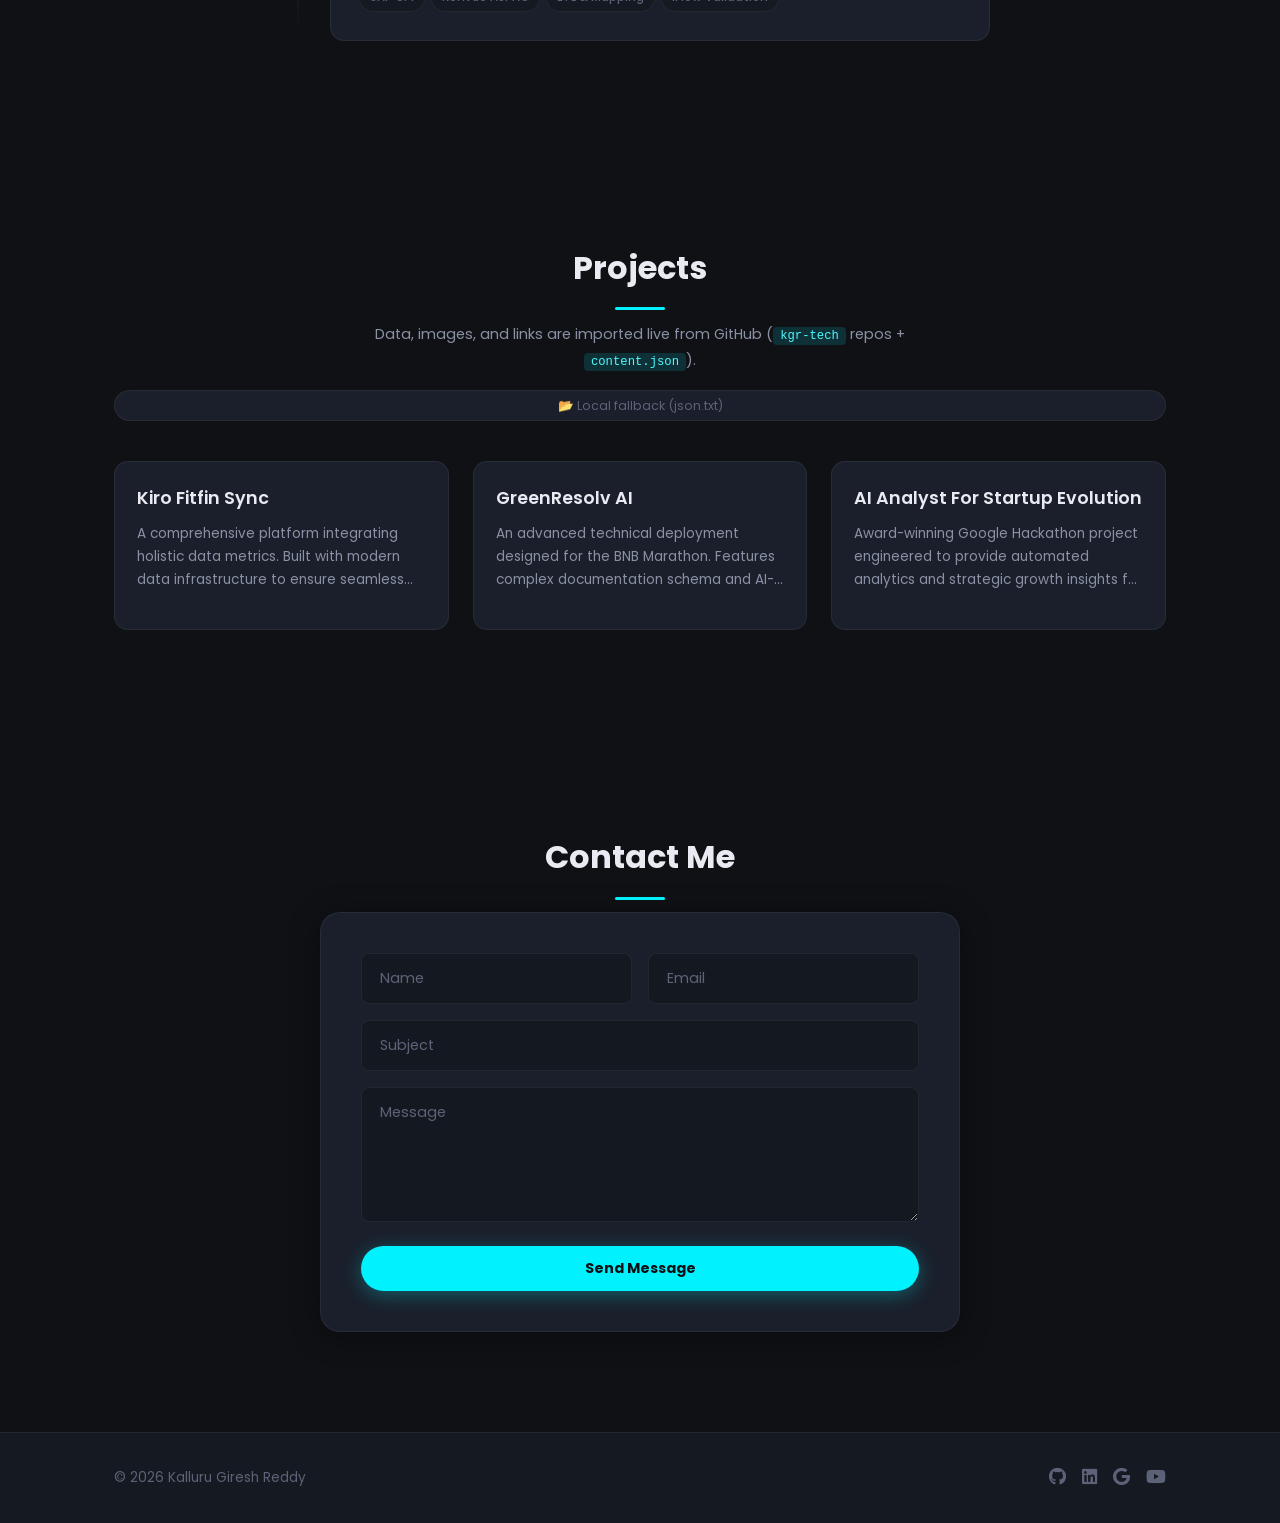
==== commit aaef6729: "Update About Me description - remove Data Engineer title" ====
--- a/index.html
+++ b/index.html
@@ -76,8 +76,8 @@
 
                 <div class="about-grid">
                     <div class="about-text fade-in">
-                        <p>I'm a <strong>SAP CPI Consultant</strong> and <strong>Data Engineer</strong> based in Hyderabad, Telangana. I specialize in designing cloud integrations, building data pipelines, and creating insightful analytics dashboards.</p>
-                        <p>With hands-on experience across SAP, GCP, AWS, and modern BI tools, I bridge the gap between enterprise systems and modern cloud architectures.</p>
+                        <p>I'm a <strong>SAP CPI Consultant</strong> based in Hyderabad, Telangana. I specialize in designing cloud integrations, building data pipelines and creating insightful analytics dashboards.</p>
+                        <p>With hands-on experience across SAP, GCP, AWS and modern BI tools, I bridge the gap between enterprise systems and modern cloud architectures.</p>
 
                         <div class="about-stats">
                             <div class="stat-item">
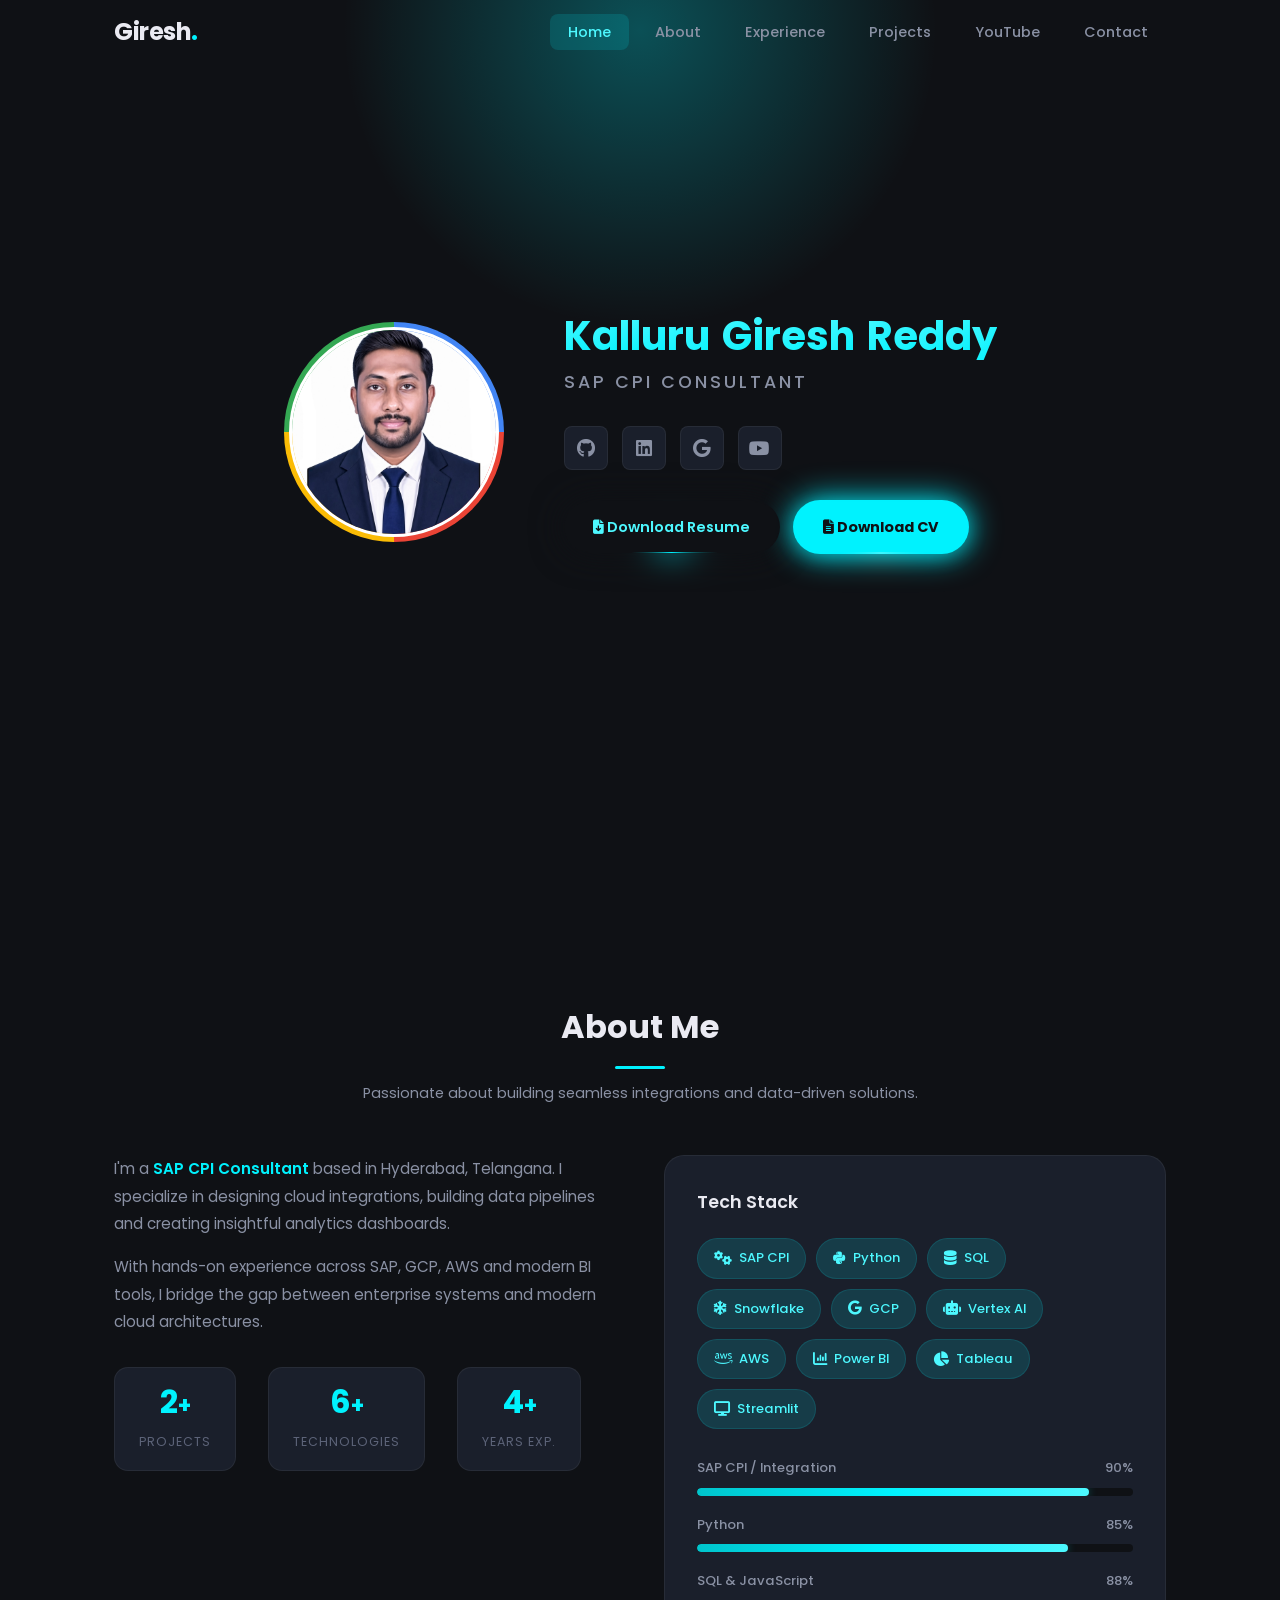
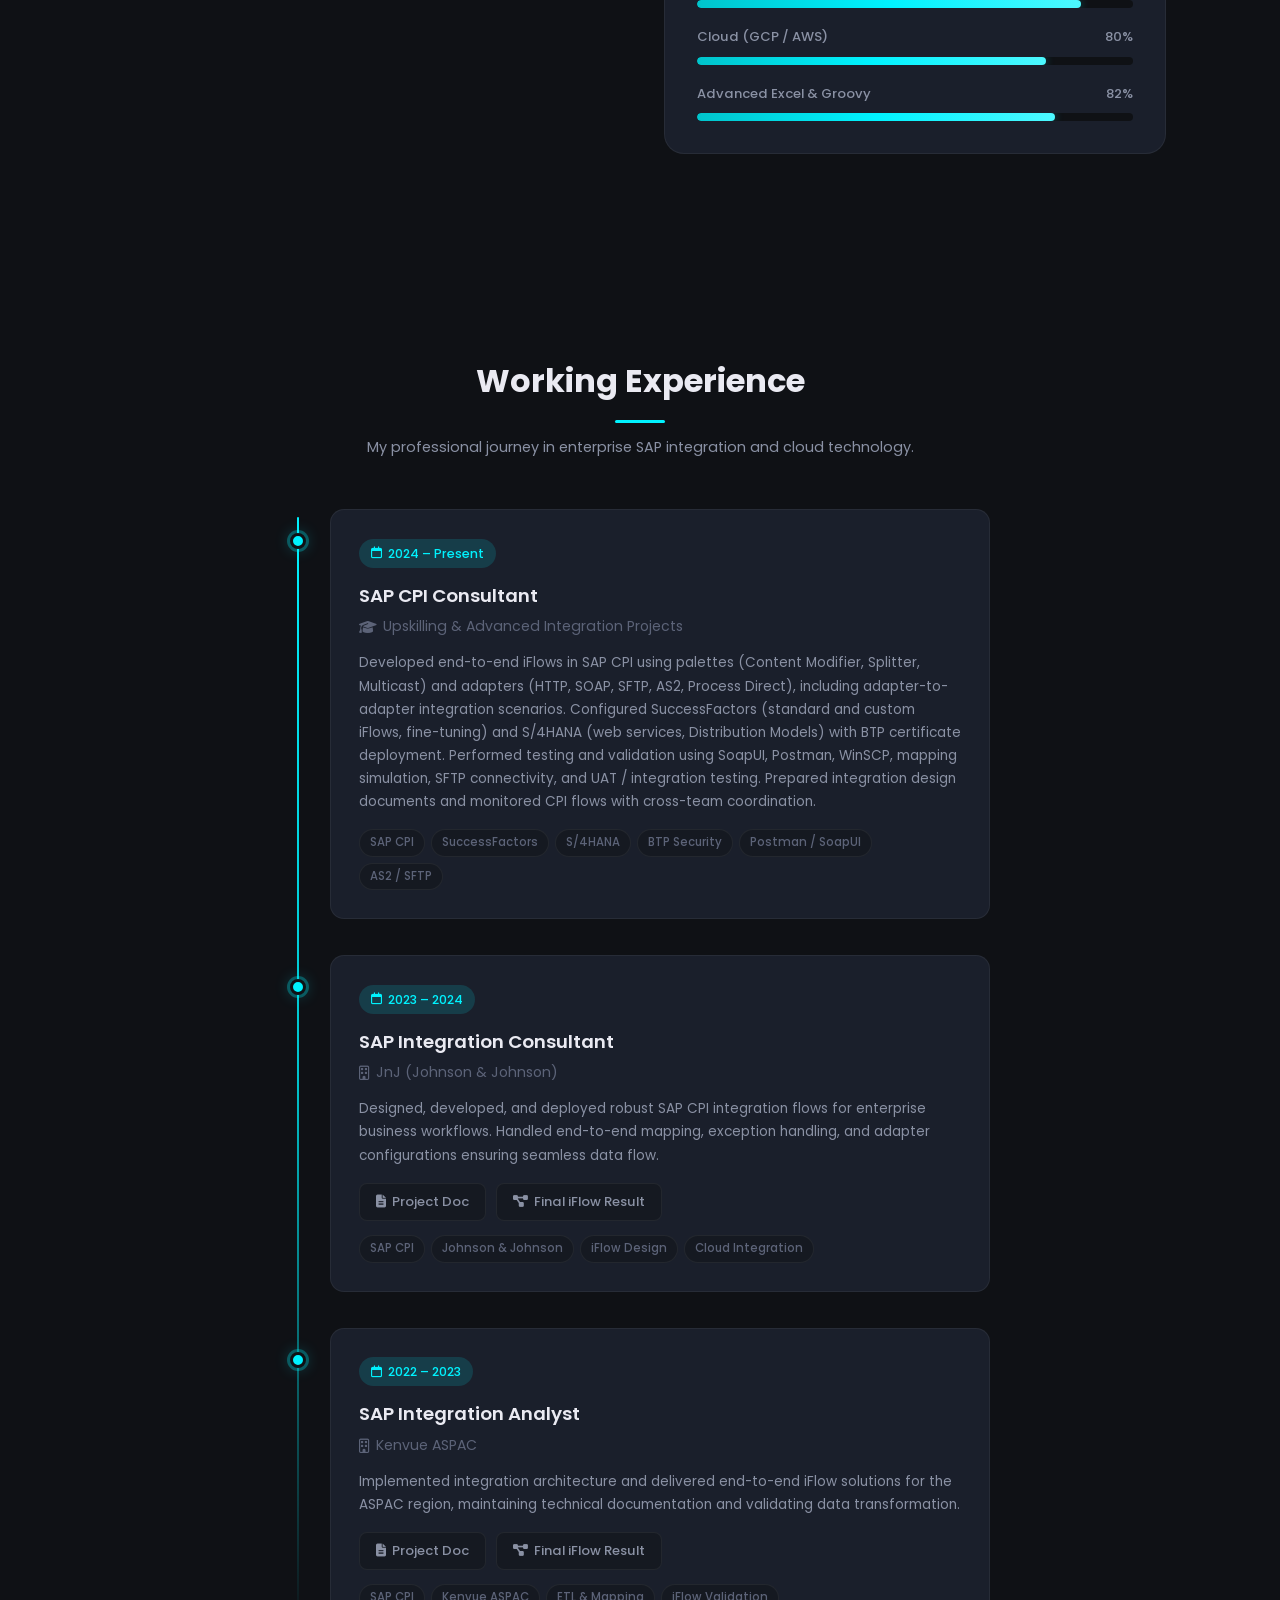
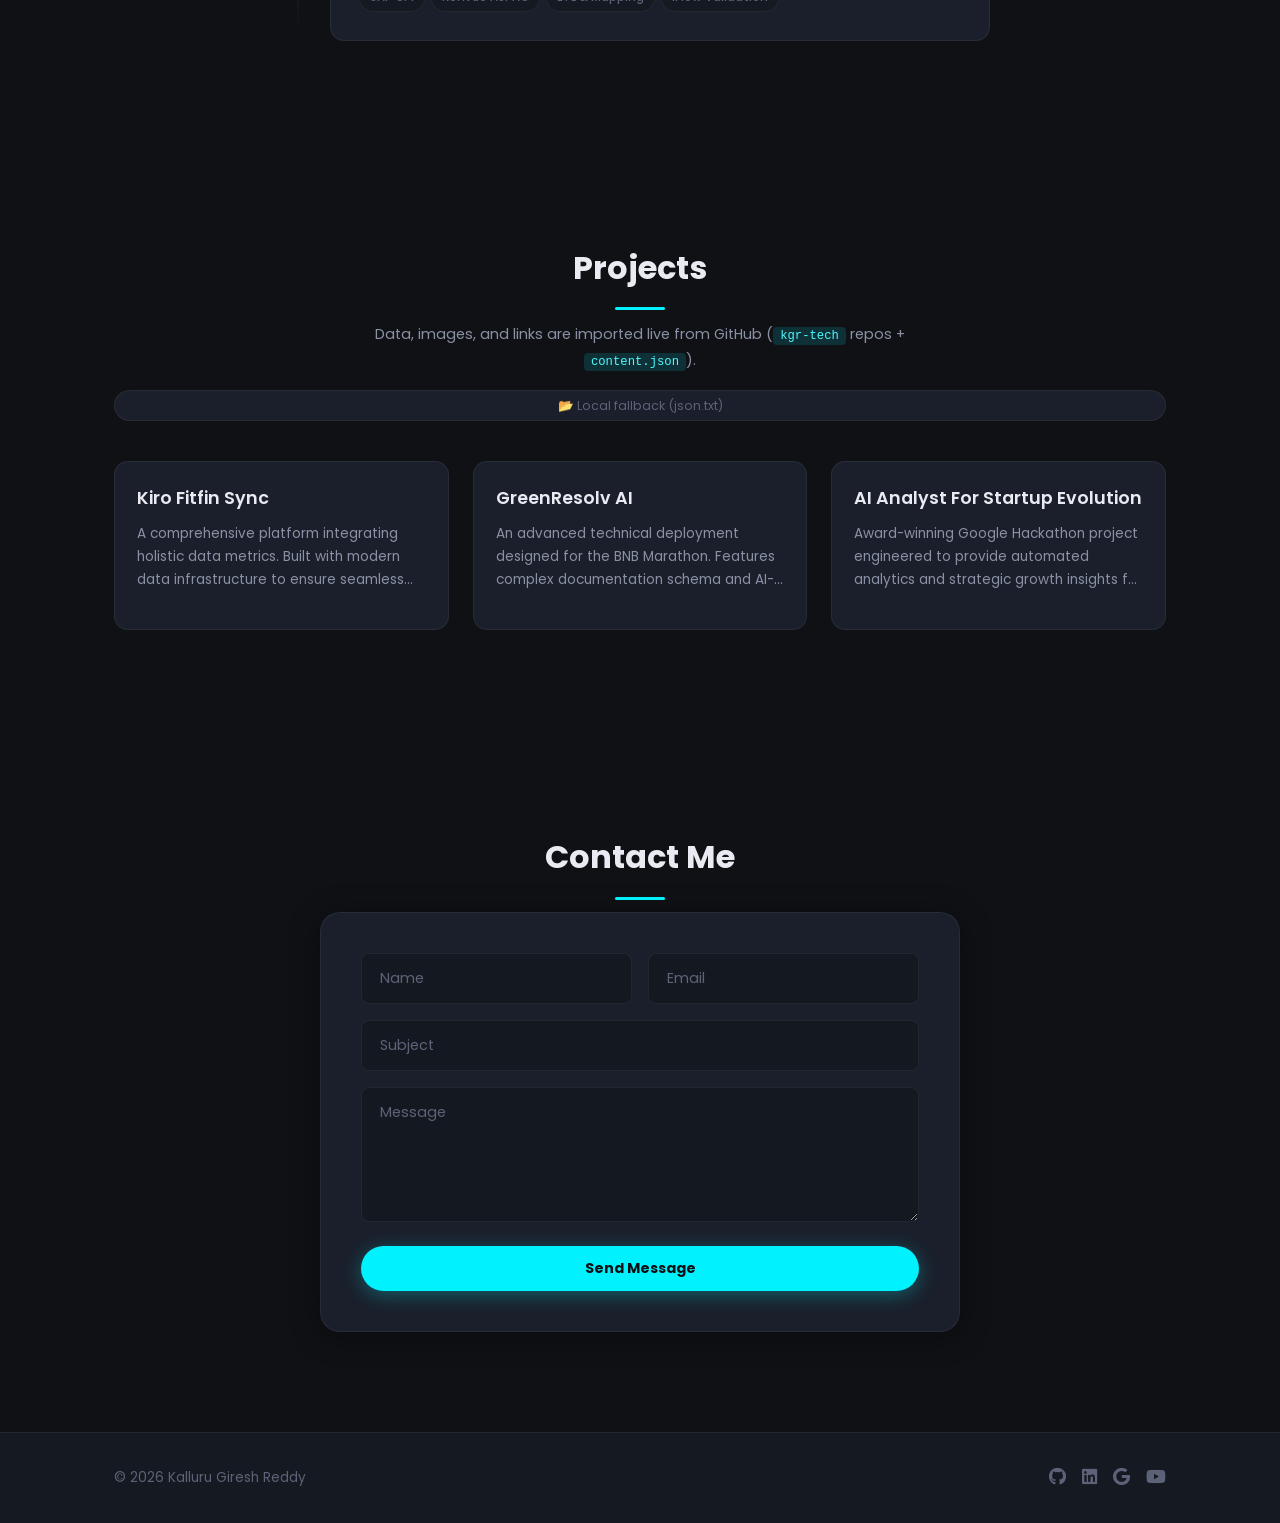
==== commit 9c0d0c4a: "Update skill bars: Change to SQL & JavaScript, Advanced Excel & Groovy" ====
--- a/index.html
+++ b/index.html
@@ -120,7 +120,7 @@
                                 <div class="skill-bar-track"><div class="skill-bar-fill" data-width="85"></div></div>
                             </div>
                             <div class="skill-bar">
-                                <div class="skill-bar-header"><span>SQL &amp; Data Engineering</span><span>88%</span></div>
+                                <div class="skill-bar-header"><span>SQL &amp; JavaScript</span><span>88%</span></div>
                                 <div class="skill-bar-track"><div class="skill-bar-fill" data-width="88"></div></div>
                             </div>
                             <div class="skill-bar">
@@ -128,7 +128,7 @@
                                 <div class="skill-bar-track"><div class="skill-bar-fill" data-width="80"></div></div>
                             </div>
                             <div class="skill-bar">
-                                <div class="skill-bar-header"><span>BI &amp; Visualization</span><span>82%</span></div>
+                                <div class="skill-bar-header"><span>Advanced Excel &amp; Groovy</span><span>82%</span></div>
                                 <div class="skill-bar-track"><div class="skill-bar-fill" data-width="82"></div></div>
                             </div>
                         </div>
--- a/style.css
+++ b/style.css
@@ -1158,32 +1158,48 @@
 
   .nav-menu {
     position: fixed;
-    top: 0;
+    top: 50%;
     right: -100%;
-    width: 70%;
-    max-width: 300px;
-    height: 100vh;
-    background: var(--bg-secondary);
-    border-left: 1px solid var(--border);
-    padding: 80px 30px 30px;
-    transition: right var(--transition);
+    transform: translateY(-50%);
+    width: 330px;
+    max-width: 90%;
+    height: 92vh;
+    padding: 28px;
+    border: 1px solid rgba(255, 255, 255, 0.3);
+    border-radius: 22px;
+    background: rgba(255, 255, 255, 0.12);
+    backdrop-filter: blur(30px);
+    -webkit-backdrop-filter: blur(30px);
+    box-shadow: 0 20px 50px rgba(0, 0, 0, 0.3);
+    transition: right 0.4s;
     z-index: 999;
-    box-shadow: -4px 0 30px rgba(0, 0, 0, 0.5);
   }
 
   .nav-menu.show-menu {
-    right: 0;
+    right: 20px;
   }
 
   .nav-list {
     flex-direction: column;
-    gap: 4px;
+    gap: 5px;
+    margin-top: 60px;
   }
 
   .nav-link {
-    display: block;
-    padding: 12px 18px;
-    font-size: 1rem;
+    display: flex;
+    align-items: center;
+    padding: 13px 18px;
+    font-size: 0.9rem;
+    border-radius: 12px;
+    transition: 0.25s;
+  }
+
+  .nav-link:hover {
+    background: rgba(255, 255, 255, 0.1);
+  }
+
+  .nav-link.active {
+    background: rgba(0, 242, 254, 0.15);
   }
 
   .hero-greeting {
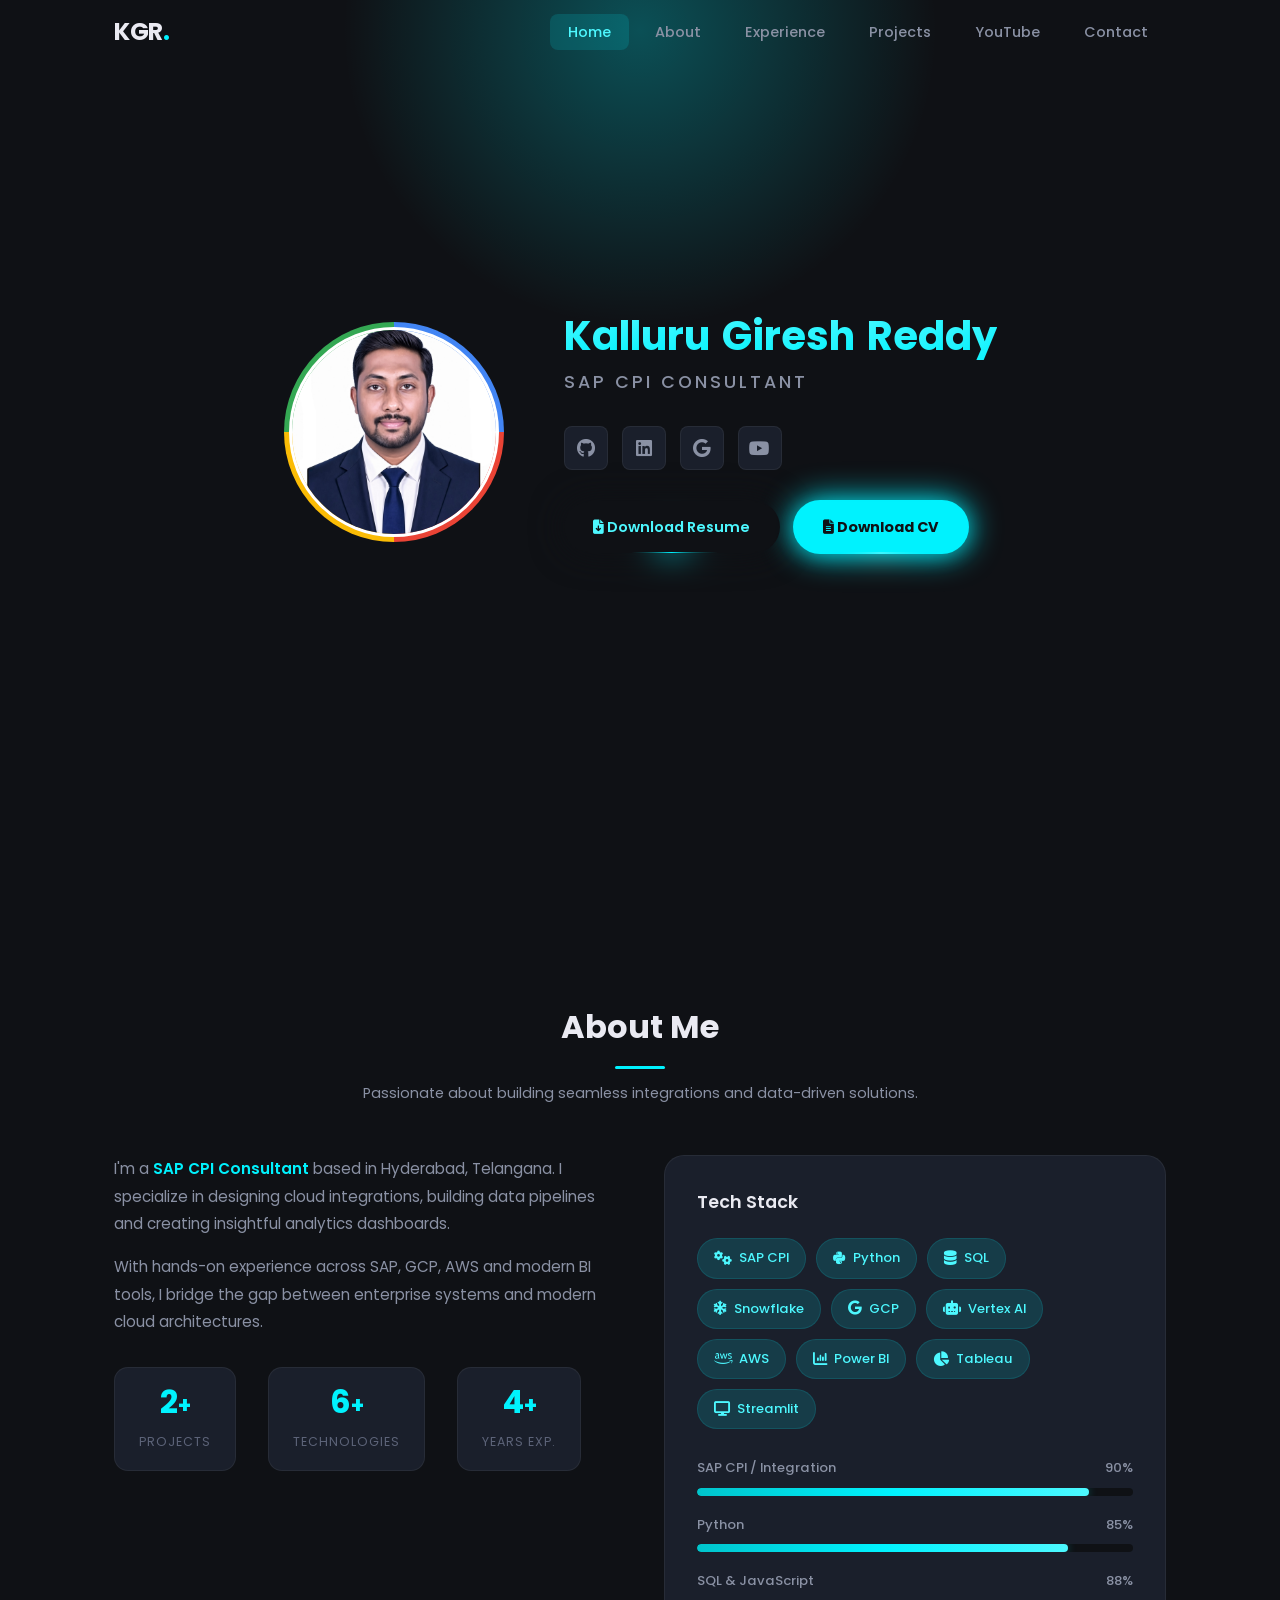
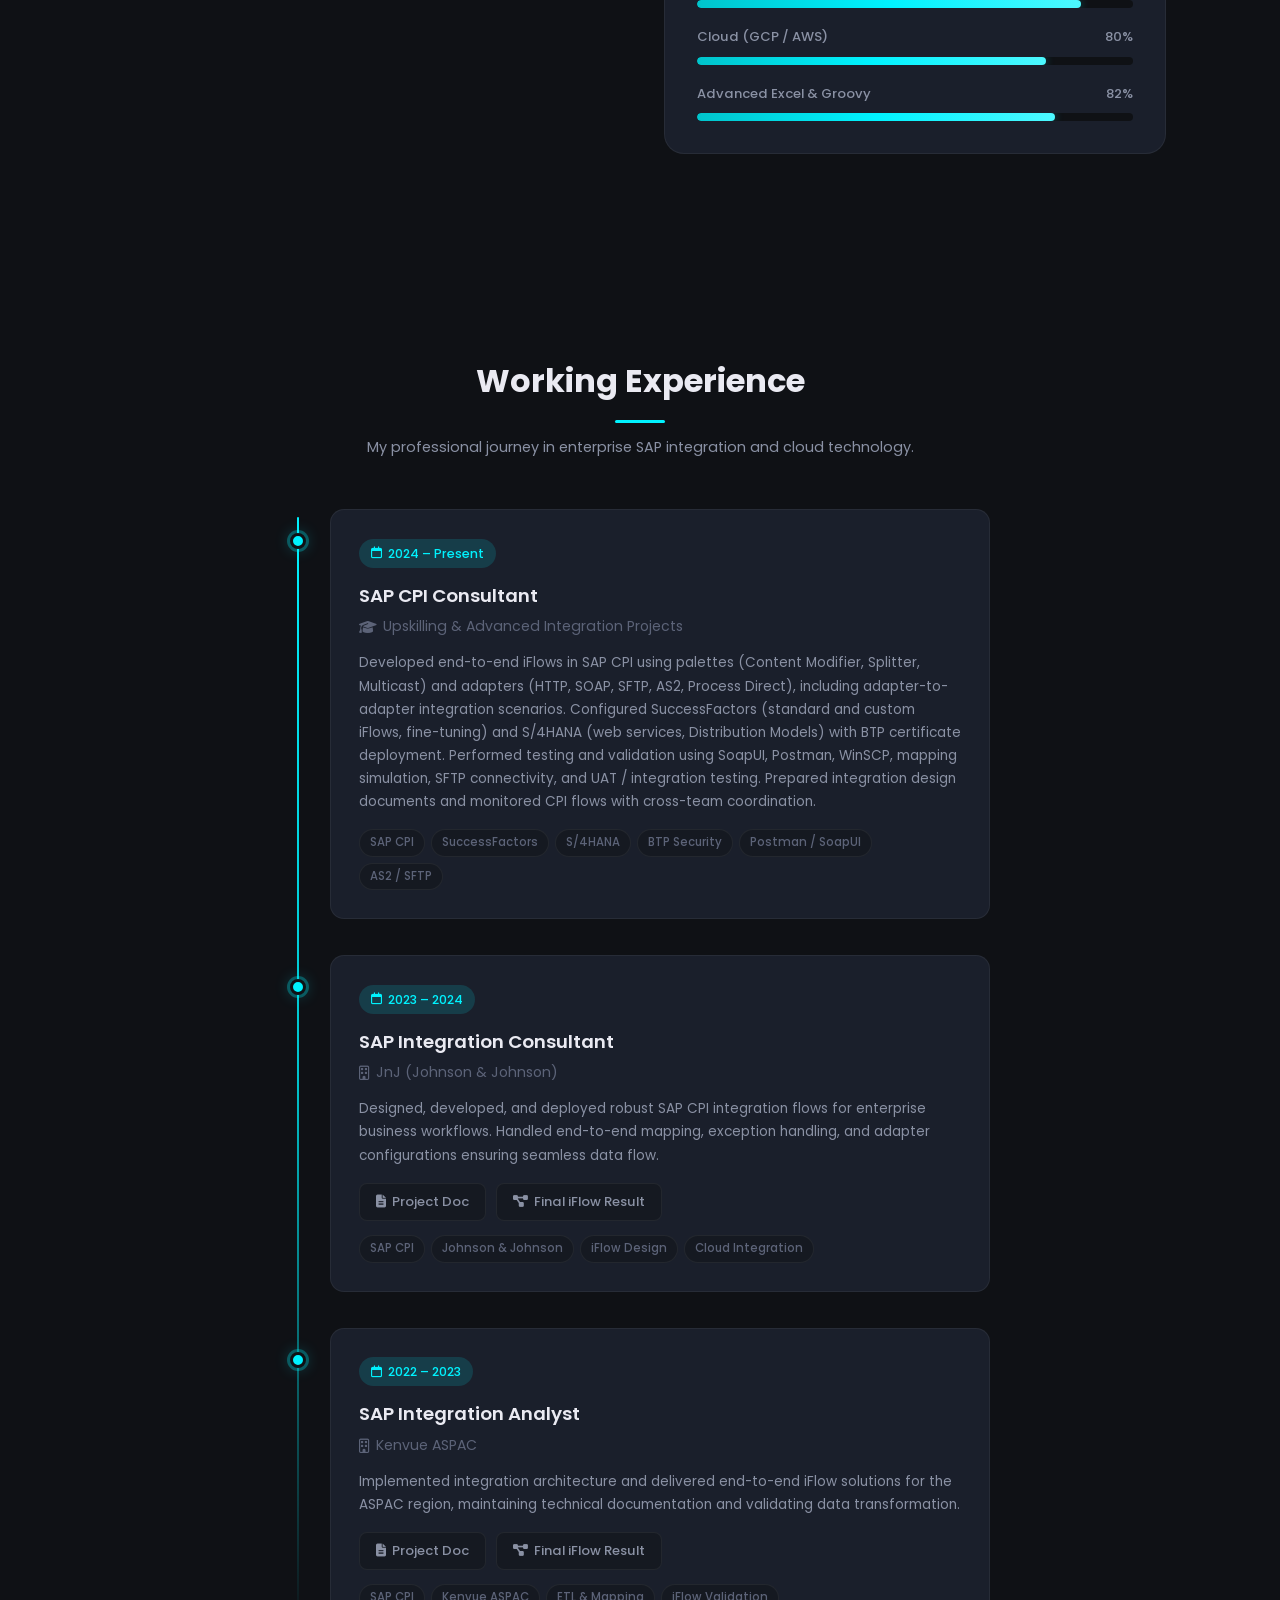
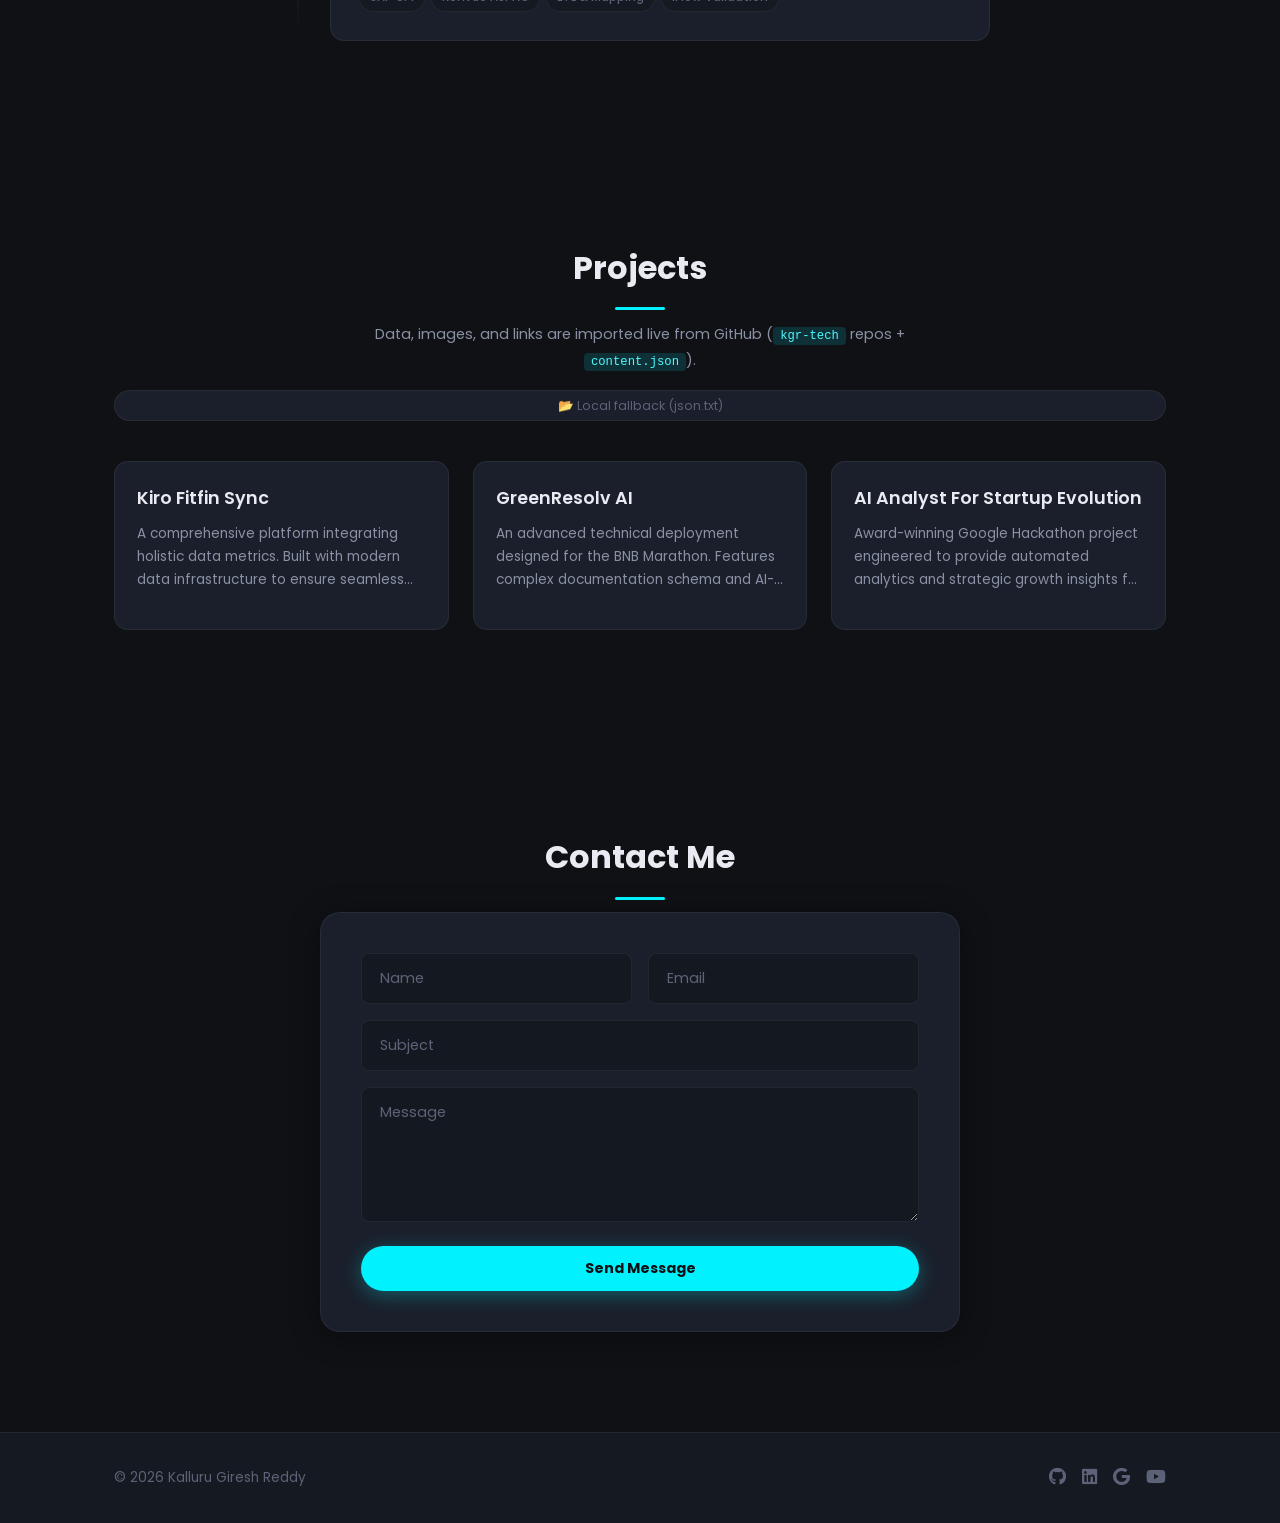
==== commit d703afd7: "Change navigation logo from Giresh to KGR" ====
--- a/index.html
+++ b/index.html
@@ -15,7 +15,7 @@
 
     <header class="header" id="header">
         <nav class="nav container">
-            <a href="index.html#home" class="nav-logo">Giresh<span>.</span></a>
+            <a href="index.html#home" class="nav-logo">KGR<span>.</span></a>
 
             <div class="nav-menu" id="nav-menu">
                 <ul class="nav-list">
